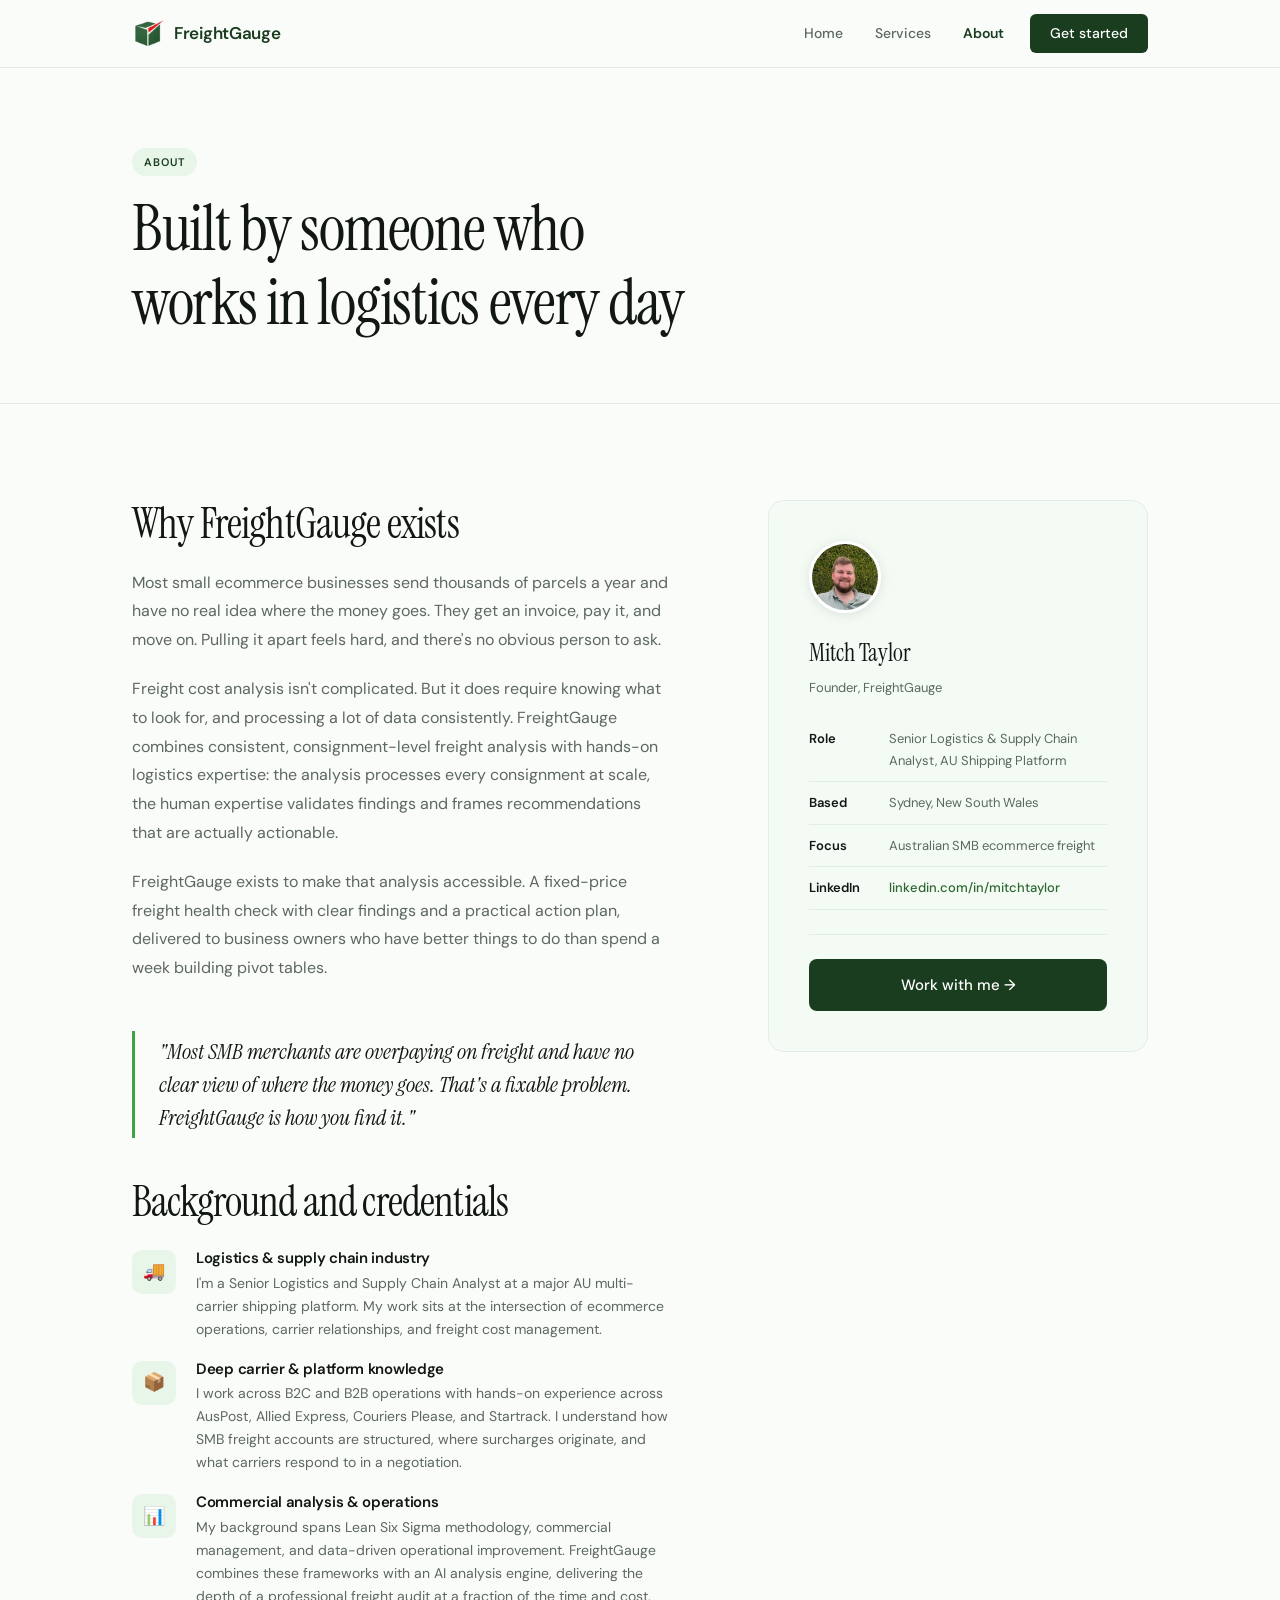
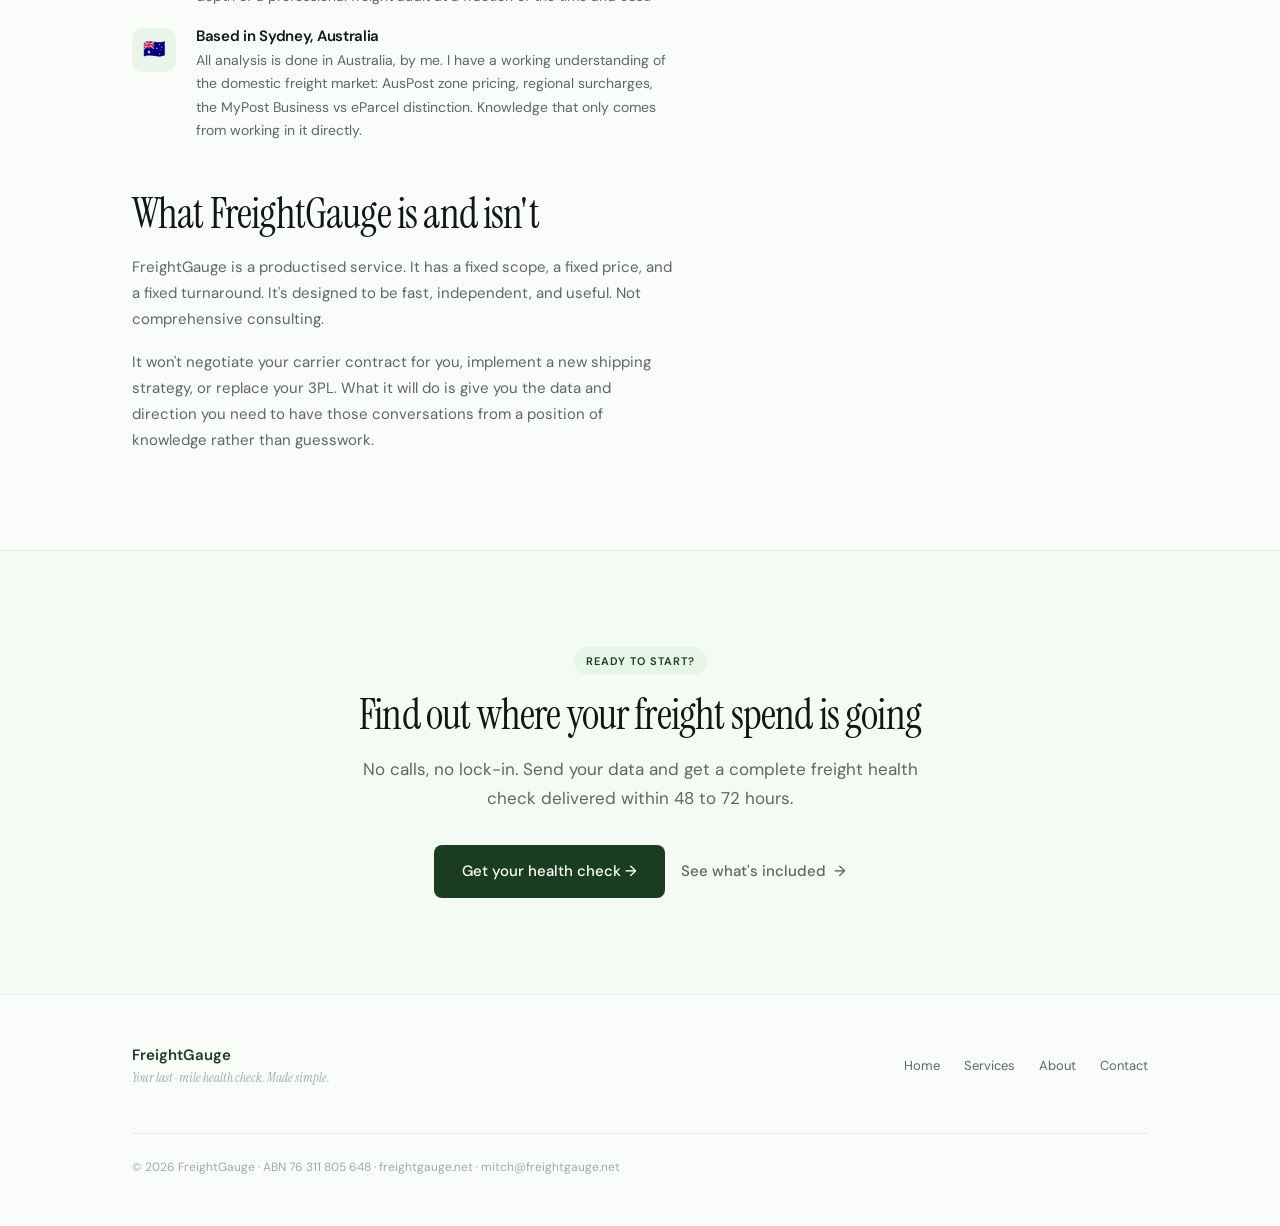
==== about.html @ 16a5b669 "Remove Shippit name references from about page" ====
<!DOCTYPE html>
<html lang="en-AU">
<head>
  <meta charset="UTF-8">
  <meta name="viewport" content="width=device-width, initial-scale=1.0">
  <title>About | FreightGauge</title>
  <meta name="description" content="FreightGauge was built by Mitch Taylor, a logistics and supply chain professional with deep experience in Australian ecommerce freight.">
  <link rel="icon" type="image/x-icon" href="favicon.ico">
  <link rel="icon" type="image/png" sizes="32x32" href="favicon-32.png">
  <link rel="icon" type="image/png" sizes="16x16" href="favicon-16.png">
  <link rel="apple-touch-icon" sizes="180x180" href="apple-touch-icon.png">
  <meta name="theme-color" content="#1a3d1f">
  <meta property="og:title" content="About | FreightGauge">
  <meta property="og:description" content="Built by Mitch Taylor, logistics and supply chain professional with deep Australian ecommerce freight expertise.">
  <meta property="og:url" content="https://www.freightgauge.net/about.html">
  <meta property="og:type" content="website">
  <link rel="stylesheet" href="style.css">
  <style>
    .about-layout {
      display: grid;
      grid-template-columns: 1fr 380px;
      gap: 96px;
      align-items: start;
    }
    .bio-card {
      background: var(--fg-xlight);
      border: 1px solid var(--border);
      border-radius: 16px;
      padding: 40px;
      position: sticky;
      top: calc(var(--nav-h) + 24px);
    }
    .bio-avatar {
      width: 72px; height: 72px;
      border-radius: 50%;
      background: var(--fg-light);
      border: 3px solid var(--white);
      box-shadow: 0 2px 12px rgba(0,0,0,0.1);
      margin-bottom: 20px;
      display: flex; align-items: center; justify-content: center;
      font-size: 28px;
    }
    .bio-name {
      font-family: 'Instrument Serif', serif;
      font-size: 24px;
      color: var(--ink);
      margin-bottom: 4px;
    }
    .bio-role {
      font-size: 13px;
      color: var(--ink-muted);
      margin-bottom: 20px;
    }
    .bio-detail {
      display: flex;
      align-items: flex-start;
      gap: 10px;
      font-size: 13px;
      color: var(--ink-muted);
      padding: 10px 0;
      border-bottom: 1px solid var(--border);
    }
    .bio-detail:last-child { border-bottom: none; }
    .bio-detail-label { font-weight: 600; color: var(--ink); min-width: 70px; }

    .credential-list {
      list-style: none;
      display: flex;
      flex-direction: column;
      gap: 20px;
    }
    .credential-item {
      display: flex;
      gap: 20px;
      align-items: flex-start;
    }
    .credential-icon {
      width: 44px; height: 44px;
      background: var(--fg-light);
      border-radius: 10px;
      display: flex; align-items: center; justify-content: center;
      font-size: 18px;
      flex-shrink: 0;
    }
    .credential-item h4 {
      font-family: 'DM Sans', sans-serif;
      font-weight: 600;
      font-size: 15px;
      margin-bottom: 4px;
    }
    .credential-item p { font-size: 14px; }

    .pull-quote {
      border-left: 3px solid var(--fg-acc);
      padding: 4px 0 4px 24px;
      margin: 40px 0;
    }
    .pull-quote p {
      font-family: 'Instrument Serif', serif;
      font-size: 22px;
      color: var(--ink);
      line-height: 1.5;
      font-style: italic;
    }

    @media (max-width: 768px) {
      .about-layout { grid-template-columns: 1fr; gap: 48px; }
      .bio-card { position: static; }
    }
  </style>
</head>
<body>

<nav class="nav">
  <div class="nav-inner">
    <a href="index.html" class="nav-brand">
      <img src="FreightGauge Logo.png" alt="FreightGauge" style="height:32px; width:auto; display:block;">
      FreightGauge
    </a>
    <div class="nav-links">
      <a href="index.html" class="nav-link">Home</a>
      <a href="services.html" class="nav-link">Services</a>
      <a href="about.html" class="nav-link active">About</a>
      <a href="contact.html" class="nav-cta nav-link">Get started</a>
    </div>
    <div class="nav-burger"><span></span><span></span><span></span></div>
  </div>
</nav>
<div class="mobile-nav">
  <a href="index.html">Home</a>
  <a href="services.html">Services</a>
  <a href="about.html">About</a>
  <a href="contact.html" class="nav-cta">Get started</a>
</div>

<div class="page">

  <div class="page-hero">
    <div class="container">
      <div class="label label-green fade-up" style="margin-bottom:16px;">About</div>
      <h1 class="fade-up fade-up-delay-1" style="max-width:580px;">Built by someone who works in logistics every day</h1>
    </div>
  </div>

  <section class="section">
    <div class="container">
      <div class="about-layout">

        <!-- LEFT: STORY -->
        <div>

          <div class="fade-up" style="margin-bottom:48px;">
            <h2 style="margin-bottom:20px;">Why FreightGauge exists</h2>
            <p style="font-size:16px; margin-bottom:20px; line-height:1.8;">Most small ecommerce businesses send thousands of parcels a year and have no real idea where the money goes. They get an invoice, pay it, and move on. Pulling it apart feels hard, and there's no obvious person to ask.</p>
            <p style="font-size:16px; margin-bottom:20px; line-height:1.8;">Freight cost analysis isn't complicated. But it does require knowing what to look for, and processing a lot of data consistently. FreightGauge combines consistent, consignment-level freight analysis with hands-on logistics expertise: the analysis processes every consignment at scale, the human expertise validates findings and frames recommendations that are actually actionable.</p>
            <p style="font-size:16px; line-height:1.8;">FreightGauge exists to make that analysis accessible. A fixed-price freight health check with clear findings and a practical action plan, delivered to business owners who have better things to do than spend a week building pivot tables.</p>
          </div>

          <div class="pull-quote fade-up">
            <p>"Most SMB merchants are overpaying on freight and have no clear view of where the money goes. That's a fixable problem. FreightGauge is how you find it."</p>
          </div>

          <div class="fade-up" style="margin-bottom:48px;">
            <h2 style="margin-bottom:24px;">Background and credentials</h2>
            <ul class="credential-list">
              <li class="credential-item">
                <div class="credential-icon">🚚</div>
                <div>
                  <h4>Logistics & supply chain industry</h4>
                  <p>I'm a Senior Logistics and Supply Chain Analyst at a major AU multi-carrier shipping platform. My work sits at the intersection of ecommerce operations, carrier relationships, and freight cost management.</p>
                </div>
              </li>
              <li class="credential-item">
                <div class="credential-icon">📦</div>
                <div>
                  <h4>Deep carrier & platform knowledge</h4>
                  <p>I work across B2C and B2B operations with hands-on experience across AusPost, Allied Express, Couriers Please, and Startrack. I understand how SMB freight accounts are structured, where surcharges originate, and what carriers respond to in a negotiation.</p>
                </div>
              </li>
              <li class="credential-item">
                <div class="credential-icon">📊</div>
                <div>
                  <h4>Commercial analysis & operations</h4>
                  <p>My background spans Lean Six Sigma methodology, commercial management, and data-driven operational improvement. FreightGauge combines these frameworks with an AI analysis engine, delivering the depth of a professional freight audit at a fraction of the time and cost.</p>
                </div>
              </li>
              <li class="credential-item">
                <div class="credential-icon">🇦🇺</div>
                <div>
                  <h4>Based in Sydney, Australia</h4>
                  <p>All analysis is done in Australia, by me. I have a working understanding of the domestic freight market: AusPost zone pricing, regional surcharges, the MyPost Business vs eParcel distinction. Knowledge that only comes from working in it directly.</p>
                </div>
              </li>
            </ul>
          </div>

          <div class="fade-up">
            <h2 style="margin-bottom:16px;">What FreightGauge is and isn't</h2>
            <p style="font-size:15px; margin-bottom:16px; line-height:1.75;">FreightGauge is a productised service. It has a fixed scope, a fixed price, and a fixed turnaround. It's designed to be fast, independent, and useful. Not comprehensive consulting.</p>
            <p style="font-size:15px; line-height:1.75;">It won't negotiate your carrier contract for you, implement a new shipping strategy, or replace your 3PL. What it will do is give you the data and direction you need to have those conversations from a position of knowledge rather than guesswork.</p>
          </div>

        </div>

        <!-- RIGHT: BIO CARD -->
        <div class="fade-up fade-up-delay-1">
          <div class="bio-card">
            <img src="Mitch.jpg" alt="Mitch Taylor" style="width:72px; height:72px; border-radius:50%; object-fit:cover; border:3px solid var(--white); box-shadow:0 2px 12px rgba(0,0,0,0.1); margin-bottom:20px; display:block;">
            <div class="bio-name">Mitch Taylor</div>
            <div class="bio-role">Founder, FreightGauge</div>
            <div class="bio-detail">
              <span class="bio-detail-label">Role</span>
              <span>Senior Logistics & Supply Chain Analyst, AU Shipping Platform</span>
            </div>
            <div class="bio-detail">
              <span class="bio-detail-label">Based</span>
              <span>Sydney, New South Wales</span>
            </div>
            <div class="bio-detail">
              <span class="bio-detail-label">Focus</span>
              <span>Australian SMB ecommerce freight</span>
            </div>
            <div class="bio-detail">
              <span class="bio-detail-label">LinkedIn</span>
              <span><a href="https://www.linkedin.com/in/mitch-taylor-aus/" target="_blank" style="color:var(--fg-mid); font-weight:500;">linkedin.com/in/mitchtaylor</a></span>
            </div>
            <div style="margin-top:24px; padding-top:24px; border-top:1px solid var(--border);">
              <a href="contact.html" class="btn btn-primary" style="width:100%; justify-content:center;">Work with me →</a>
            </div>
          </div>
        </div>

      </div>
    </div>
  </section>

</div>

<!-- FINAL CTA -->
<section class="section" style="background: var(--fg-xlight); border-top: 1px solid var(--border);">
  <div class="container" style="text-align:center; max-width:640px; margin:0 auto;">
    <div class="label label-green" style="margin-bottom:16px;">Ready to start?</div>
    <h2 style="margin-bottom:16px;">Find out where your freight spend is going</h2>
    <p style="font-size:17px; color:var(--ink-muted); margin-bottom:32px; line-height:1.7;">No calls, no lock-in. Send your data and get a complete freight health check delivered within 48 to 72 hours.</p>
    <div style="display:flex; gap:16px; justify-content:center; flex-wrap:wrap;">
      <a href="contact.html" class="btn btn-primary">Get your health check &rarr;</a>
      <a href="services.html" class="btn btn-ghost">See what's included</a>
    </div>
  </div>
</section>

<footer class="footer">
  <div class="footer-inner">
    <div>
      <div class="footer-brand">FreightGauge</div>
      <div class="footer-tagline">Your last-mile health check. Made simple.</div>
    </div>
    <div class="footer-links">
      <a href="index.html">Home</a>
      <a href="services.html">Services</a>
      <a href="about.html">About</a>
      <a href="contact.html">Contact</a>
    </div>
    <div class="footer-copy">© 2026 FreightGauge · ABN 76 311 805 648 · freightgauge.net · mitch@freightgauge.net</div>
  </div>
</footer>

<script src="main.js"></script>
    <!-- Start of HubSpot Embed Code -->
    <script type="text/javascript" id="hs-script-loader" async defer src="//js-api.hs-scripts.com/443225702.js"></script>
    <!-- End of HubSpot Embed Code -->
</body>
</html>
---- style.css ----
/* ═══════════════════════════════════════════════
   FreightGauge — Site Stylesheet
   Refined, minimal. en-AU.
═══════════════════════════════════════════════ */

@import url('https://fonts.googleapis.com/css2?family=Instrument+Serif:ital@0;1&family=DM+Sans:ital,opsz,wght@0,9..40,300;0,9..40,400;0,9..40,500;0,9..40,600;1,9..40,300&display=swap');

:root {
  --ink:        #111814;
  --ink-muted:  #5c6860;
  --ink-faint:  #9aada6;
  --fg-dark:    #1a3d1f;
  --fg-mid:     #2d6831;
  --fg-acc:     #43a047;
  --fg-light:   #e8f5e9;
  --fg-xlight:  #f4faf4;
  --red:        #b71c1c;
  --border:     #e4ece6;
  --bg:         #fafcfa;
  --white:      #ffffff;
  --radius:     10px;
  --max:        1080px;
  --nav-h:      68px;
}

*, *::before, *::after { box-sizing: border-box; margin: 0; padding: 0; }

html { scroll-behavior: smooth; }

body {
  font-family: 'DM Sans', sans-serif;
  background: var(--bg);
  color: var(--ink);
  font-size: 16px;
  line-height: 1.65;
  -webkit-font-smoothing: antialiased;
  min-height: 100vh;
}

/* ── TYPOGRAPHY ── */
h1, h2, h3, h4 {
  font-family: 'Instrument Serif', Georgia, serif;
  font-weight: 400;
  line-height: 1.15;
  letter-spacing: -0.02em;
  color: var(--ink);
}
h1 { font-size: clamp(38px, 5.5vw, 64px); }
h2 { font-size: clamp(28px, 3.5vw, 42px); }
h3 { font-size: clamp(20px, 2.2vw, 26px); }
h4 { font-size: 18px; }

p { color: var(--ink-muted); }
strong { color: var(--ink); font-weight: 600; }

a { color: inherit; text-decoration: none; }

/* ── NAV ── */
.nav {
  position: fixed;
  top: 0; left: 0; right: 0;
  height: var(--nav-h);
  background: rgba(250, 252, 250, 0.92);
  backdrop-filter: blur(12px);
  -webkit-backdrop-filter: blur(12px);
  border-bottom: 1px solid var(--border);
  z-index: 100;
  transition: box-shadow 0.2s;
}
.nav.scrolled { box-shadow: 0 2px 20px rgba(0,0,0,0.06); }
.nav-inner {
  max-width: var(--max);
  margin: 0 auto;
  padding: 0 32px;
  height: 100%;
  display: flex;
  align-items: center;
  justify-content: space-between;
}
.nav-brand {
  display: flex;
  align-items: center;
  gap: 10px;
  font-family: 'DM Sans', sans-serif;
  font-weight: 600;
  font-size: 17px;
  color: var(--fg-dark);
  letter-spacing: -0.3px;
}
.nav-brand-dot {
  width: 8px; height: 8px;
  background: var(--red);
  border-radius: 50%;
  flex-shrink: 0;
}
.nav-links {
  display: flex;
  align-items: center;
  gap: 4px;
}
.nav-link {
  padding: 7px 14px;
  font-size: 14px;
  font-weight: 500;
  color: var(--ink-muted);
  border-radius: 6px;
  transition: all 0.15s;
}
.nav-link:hover { color: var(--ink); background: var(--fg-xlight); }
.nav-link.active { color: var(--fg-dark); font-weight: 600; }
.nav-cta {
  padding: 8px 20px;
  background: var(--fg-dark);
  color: var(--white) !important;
  border-radius: 6px;
  font-size: 14px;
  font-weight: 500;
  transition: background 0.15s;
  margin-left: 8px;
}
.nav-cta:hover { background: var(--fg-mid) !important; }

/* Mobile nav toggle */
.nav-burger {
  display: none;
  flex-direction: column;
  gap: 5px;
  cursor: pointer;
  padding: 4px;
}
.nav-burger span {
  display: block;
  width: 22px; height: 2px;
  background: var(--ink);
  border-radius: 2px;
  transition: all 0.2s;
}
.mobile-nav {
  display: none;
  position: fixed;
  top: var(--nav-h);
  left: 0; right: 0;
  background: var(--white);
  border-bottom: 1px solid var(--border);
  padding: 16px 24px 24px;
  z-index: 99;
  flex-direction: column;
  gap: 4px;
}
.mobile-nav.open { display: flex; }
.mobile-nav a {
  padding: 12px 16px;
  font-size: 15px;
  font-weight: 500;
  color: var(--ink-muted);
  border-radius: 8px;
}
.mobile-nav a:hover { background: var(--fg-xlight); color: var(--fg-dark); }
.mobile-nav .nav-cta {
  margin-top: 8px;
  text-align: center;
  display: block;
  margin-left: 0;
}

/* ── PAGE WRAPPER ── */
.page { padding-top: var(--nav-h); }
.container {
  max-width: var(--max);
  margin: 0 auto;
  padding: 0 32px;
}

/* ── BUTTONS ── */
.btn {
  display: inline-flex;
  align-items: center;
  gap: 8px;
  padding: 14px 28px;
  border-radius: 8px;
  font-size: 15px;
  font-weight: 500;
  cursor: pointer;
  border: none;
  transition: all 0.15s;
  font-family: 'DM Sans', sans-serif;
  text-decoration: none;
}
.btn-primary {
  background: var(--fg-dark);
  color: white;
}
.btn-primary:hover { background: var(--fg-mid); transform: translateY(-1px); box-shadow: 0 4px 16px rgba(26,61,31,0.25); }
.btn-outline {
  background: transparent;
  color: var(--fg-dark);
  border: 1.5px solid var(--fg-dark);
}
.btn-outline:hover { background: var(--fg-xlight); }
.btn-ghost {
  background: transparent;
  color: var(--ink-muted);
  padding: 14px 0;
}
.btn-ghost:hover { color: var(--ink); }
.btn-ghost::after { content: ' →'; }

/* ── LABELS / TAGS ── */
.label {
  display: inline-flex;
  align-items: center;
  gap: 6px;
  font-size: 11px;
  font-weight: 600;
  letter-spacing: 1px;
  text-transform: uppercase;
  padding: 5px 12px;
  border-radius: 20px;
}
.label-green { background: var(--fg-light); color: var(--fg-dark); }
.label-red   { background: #fce8e8; color: var(--red); }
.label-muted { background: #f0f0f0; color: var(--ink-muted); }

/* ── DIVIDER ── */
.divider {
  height: 1px;
  background: var(--border);
  margin: 0;
}

/* ── SECTION SPACING ── */
.section { padding: 96px 0; }
.section-sm { padding: 64px 0; }
.section-lg { padding: 128px 0; }

/* ── FOOTER ── */
.footer {
  border-top: 1px solid var(--border);
  padding: 48px 0;
  margin-top: 0;
}
.footer-inner {
  max-width: var(--max);
  margin: 0 auto;
  padding: 0 32px;
  display: flex;
  align-items: center;
  justify-content: space-between;
  flex-wrap: wrap;
  gap: 20px;
}
.footer-brand {
  font-weight: 600;
  font-size: 15px;
  color: var(--fg-dark);
}
.footer-tagline {
  font-size: 13px;
  color: var(--ink-faint);
  font-style: italic;
  font-family: 'Instrument Serif', serif;
}
.footer-links {
  display: flex;
  gap: 24px;
}
.footer-links a {
  font-size: 13px;
  color: var(--ink-muted);
  transition: color 0.15s;
}
.footer-links a:hover { color: var(--fg-dark); }
.footer-copy {
  font-size: 12px;
  color: var(--ink-faint);
  width: 100%;
  margin-top: 24px;
  padding-top: 24px;
  border-top: 1px solid var(--border);
}

/* ── CARDS ── */
.card {
  background: var(--white);
  border: 1px solid var(--border);
  border-radius: var(--radius);
  padding: 32px;
  transition: box-shadow 0.2s, transform 0.2s;
}
.card:hover { box-shadow: 0 8px 32px rgba(0,0,0,0.07); transform: translateY(-2px); }

/* ── GRID ── */
.grid-2 { display: grid; grid-template-columns: 1fr 1fr; gap: 24px; }
.grid-3 { display: grid; grid-template-columns: repeat(3, 1fr); gap: 24px; }

/* ── PAGE HERO ── */
.page-hero {
  padding: 80px 0 64px;
  border-bottom: 1px solid var(--border);
}

/* ── ANIMATIONS ── */
.fade-up {
  opacity: 0;
  transform: translateY(24px);
  transition: opacity 0.6s ease, transform 0.6s ease;
}
.fade-up.visible {
  opacity: 1;
  transform: translateY(0);
}
.fade-up-delay-1 { transition-delay: 0.1s; }
.fade-up-delay-2 { transition-delay: 0.2s; }
.fade-up-delay-3 { transition-delay: 0.3s; }


/* ── CHECK LIST (contact page qualifying list) ── */
.check-list {
  list-style: disc;
  padding-left: 22px;
  display: flex;
  flex-direction: column;
  gap: 8px;
}
.check-list li {
  font-size: 14px;
  color: var(--ink-muted);
  line-height: 1.6;
}

/* ── RESPONSIVE ── */
@media (max-width: 768px) {
  .nav-links { display: none; }
  .nav-burger { display: flex; }
  .container { padding: 0 20px; }
  .grid-2, .grid-3 { grid-template-columns: 1fr; }
  .section { padding: 64px 0; }
  .page-hero { padding: 56px 0 40px; }
  .footer-inner { flex-direction: column; gap: 12px; }
  .footer-links { flex-wrap: wrap; gap: 16px; }
}

@media (max-width: 480px) {
  .section { padding: 48px 0; }
  .container { padding: 0 16px; }
  .btn { font-size: 14px; padding: 12px 22px; }
}
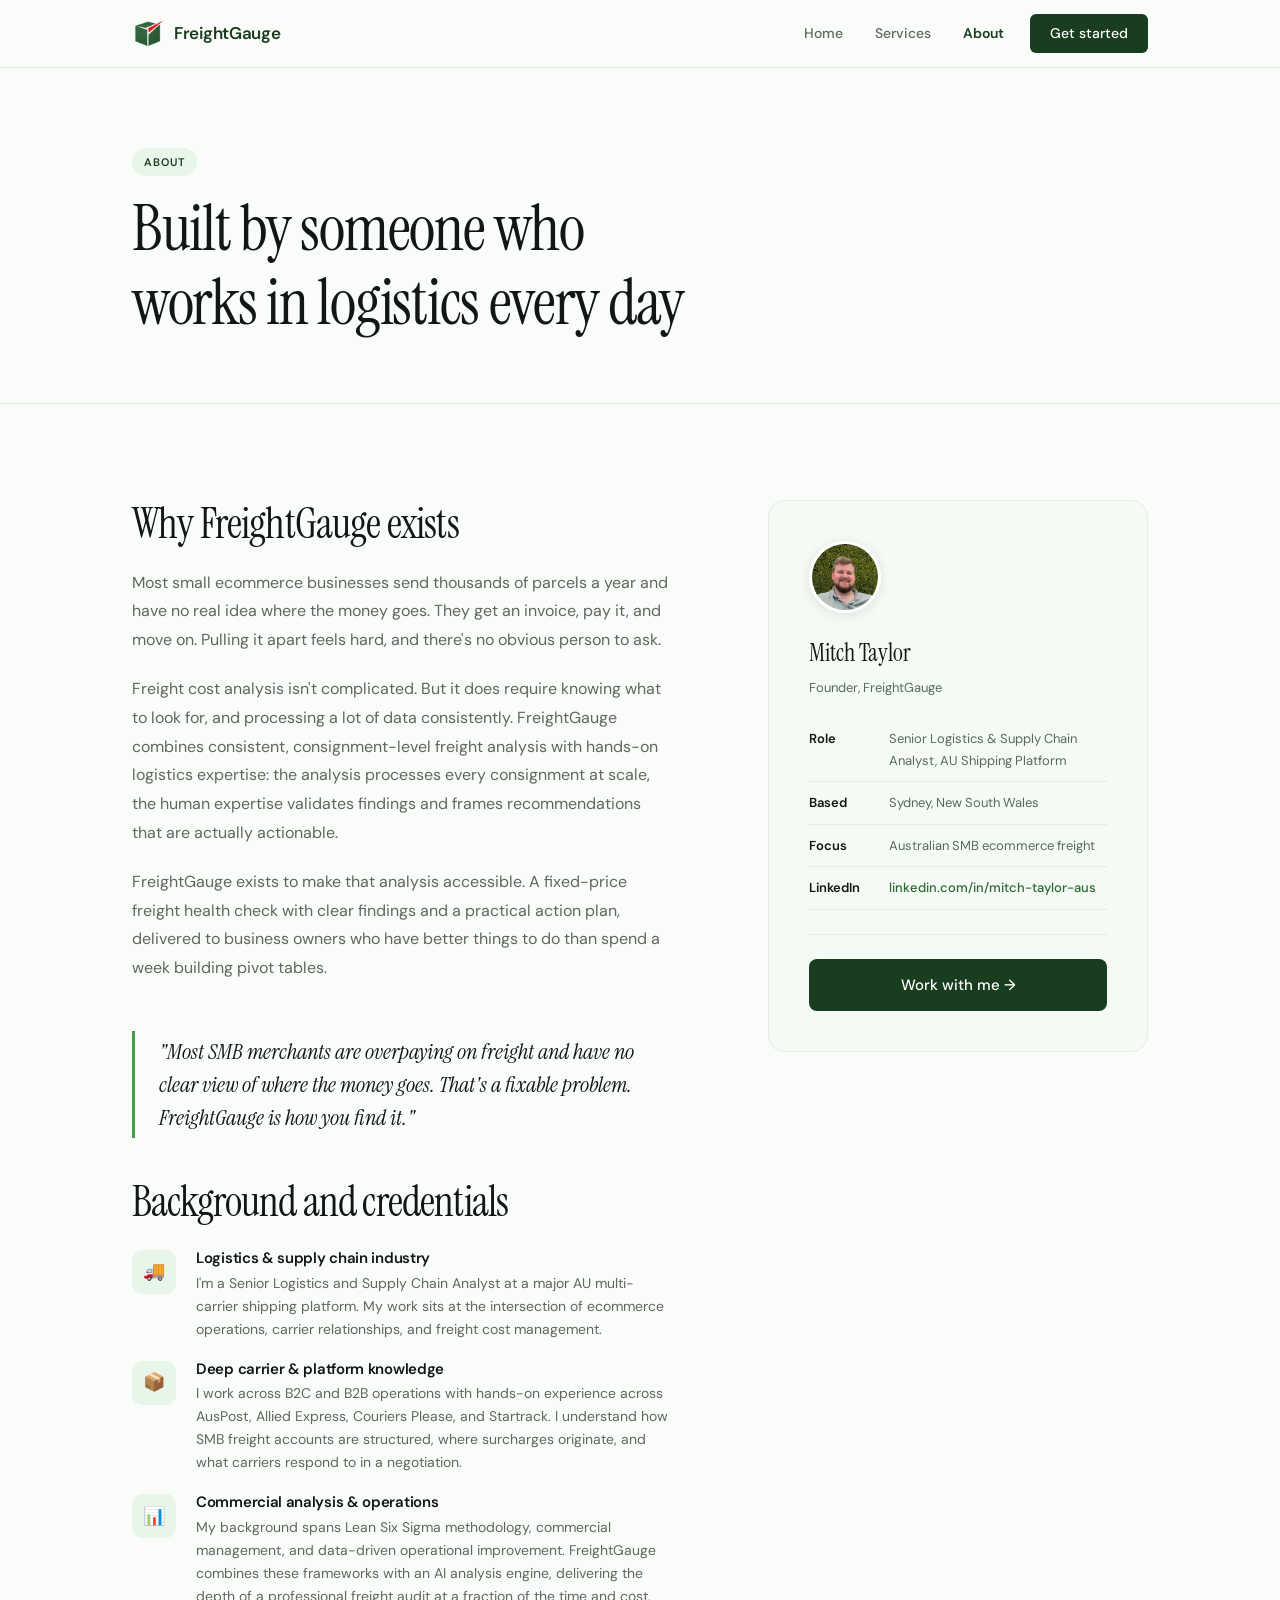
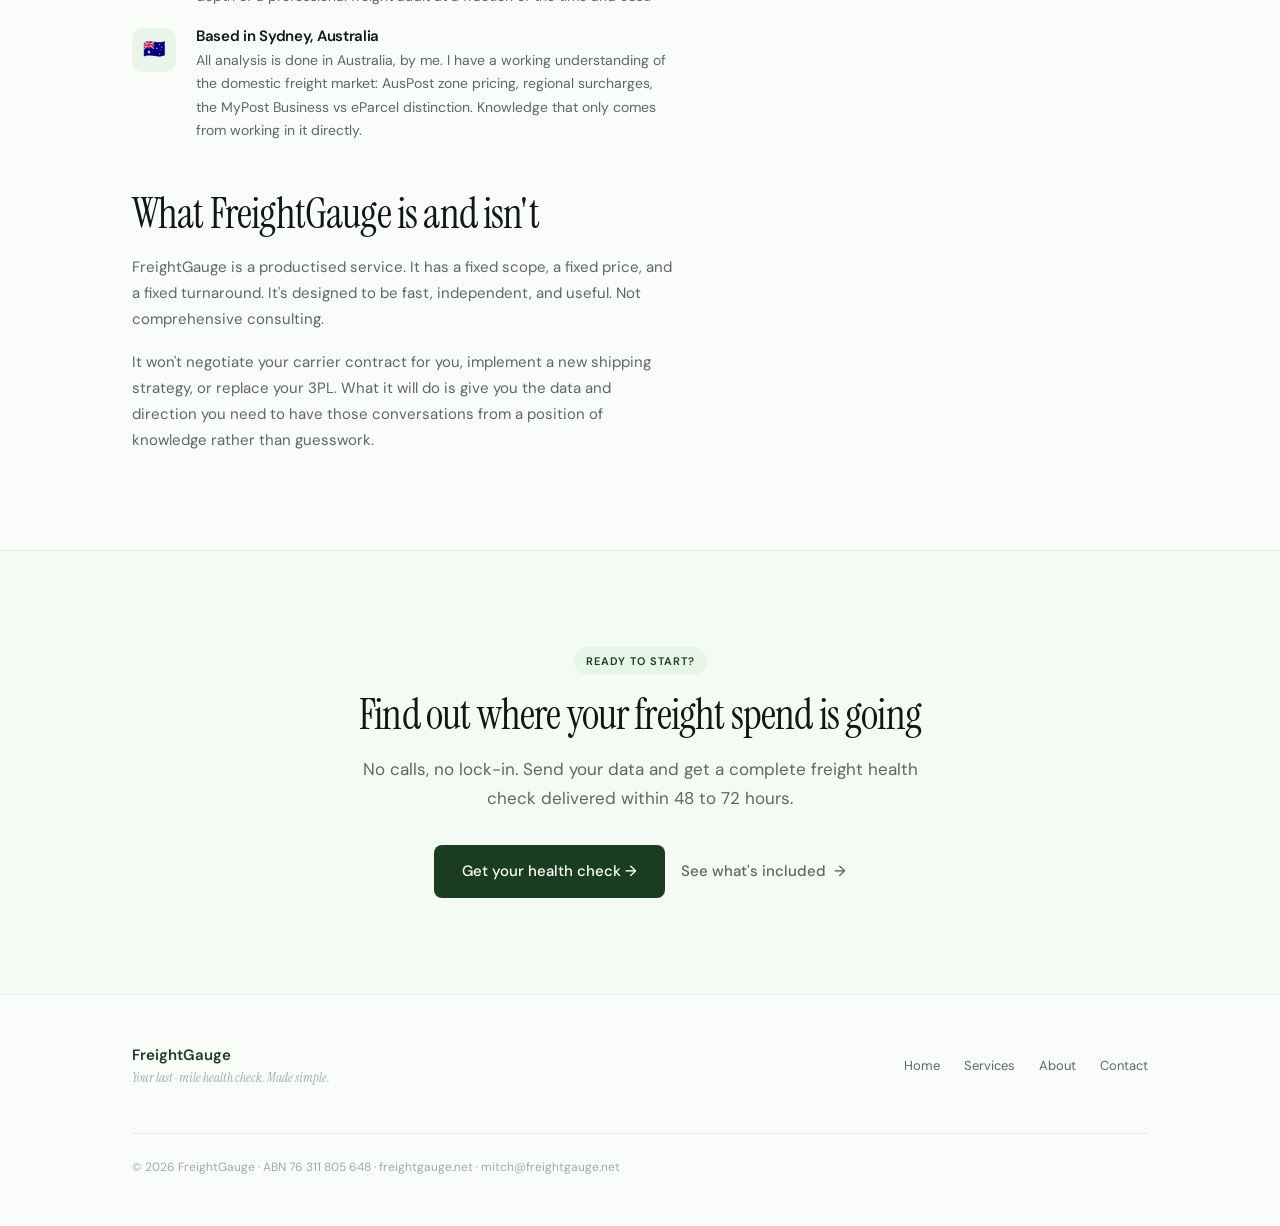
==== commit 672677ae: "Fix 3 bugs: duplicate GST sentence, LinkedIn URL mismatch, OG image space encoding" ====
--- a/about.html
+++ b/about.html
@@ -114,7 +114,7 @@
 <nav class="nav">
   <div class="nav-inner">
     <a href="index.html" class="nav-brand">
-      <img src="FreightGauge Logo.png" alt="FreightGauge" style="height:32px; width:auto; display:block;">
+      <img src="FreightGauge%20Logo.png" alt="FreightGauge" style="height:32px; width:auto; display:block;">
       FreightGauge
     </a>
     <div class="nav-links">
@@ -222,7 +222,7 @@
             </div>
             <div class="bio-detail">
               <span class="bio-detail-label">LinkedIn</span>
-              <span><a href="https://www.linkedin.com/in/mitch-taylor-aus/" target="_blank" style="color:var(--fg-mid); font-weight:500;">linkedin.com/in/mitchtaylor</a></span>
+              <span><a href="https://www.linkedin.com/in/mitch-taylor-aus/" target="_blank" style="color:var(--fg-mid); font-weight:500;">linkedin.com/in/mitch-taylor-aus</a></span>
             </div>
             <div style="margin-top:24px; padding-top:24px; border-top:1px solid var(--border);">
               <a href="contact.html" class="btn btn-primary" style="width:100%; justify-content:center;">Work with me →</a>
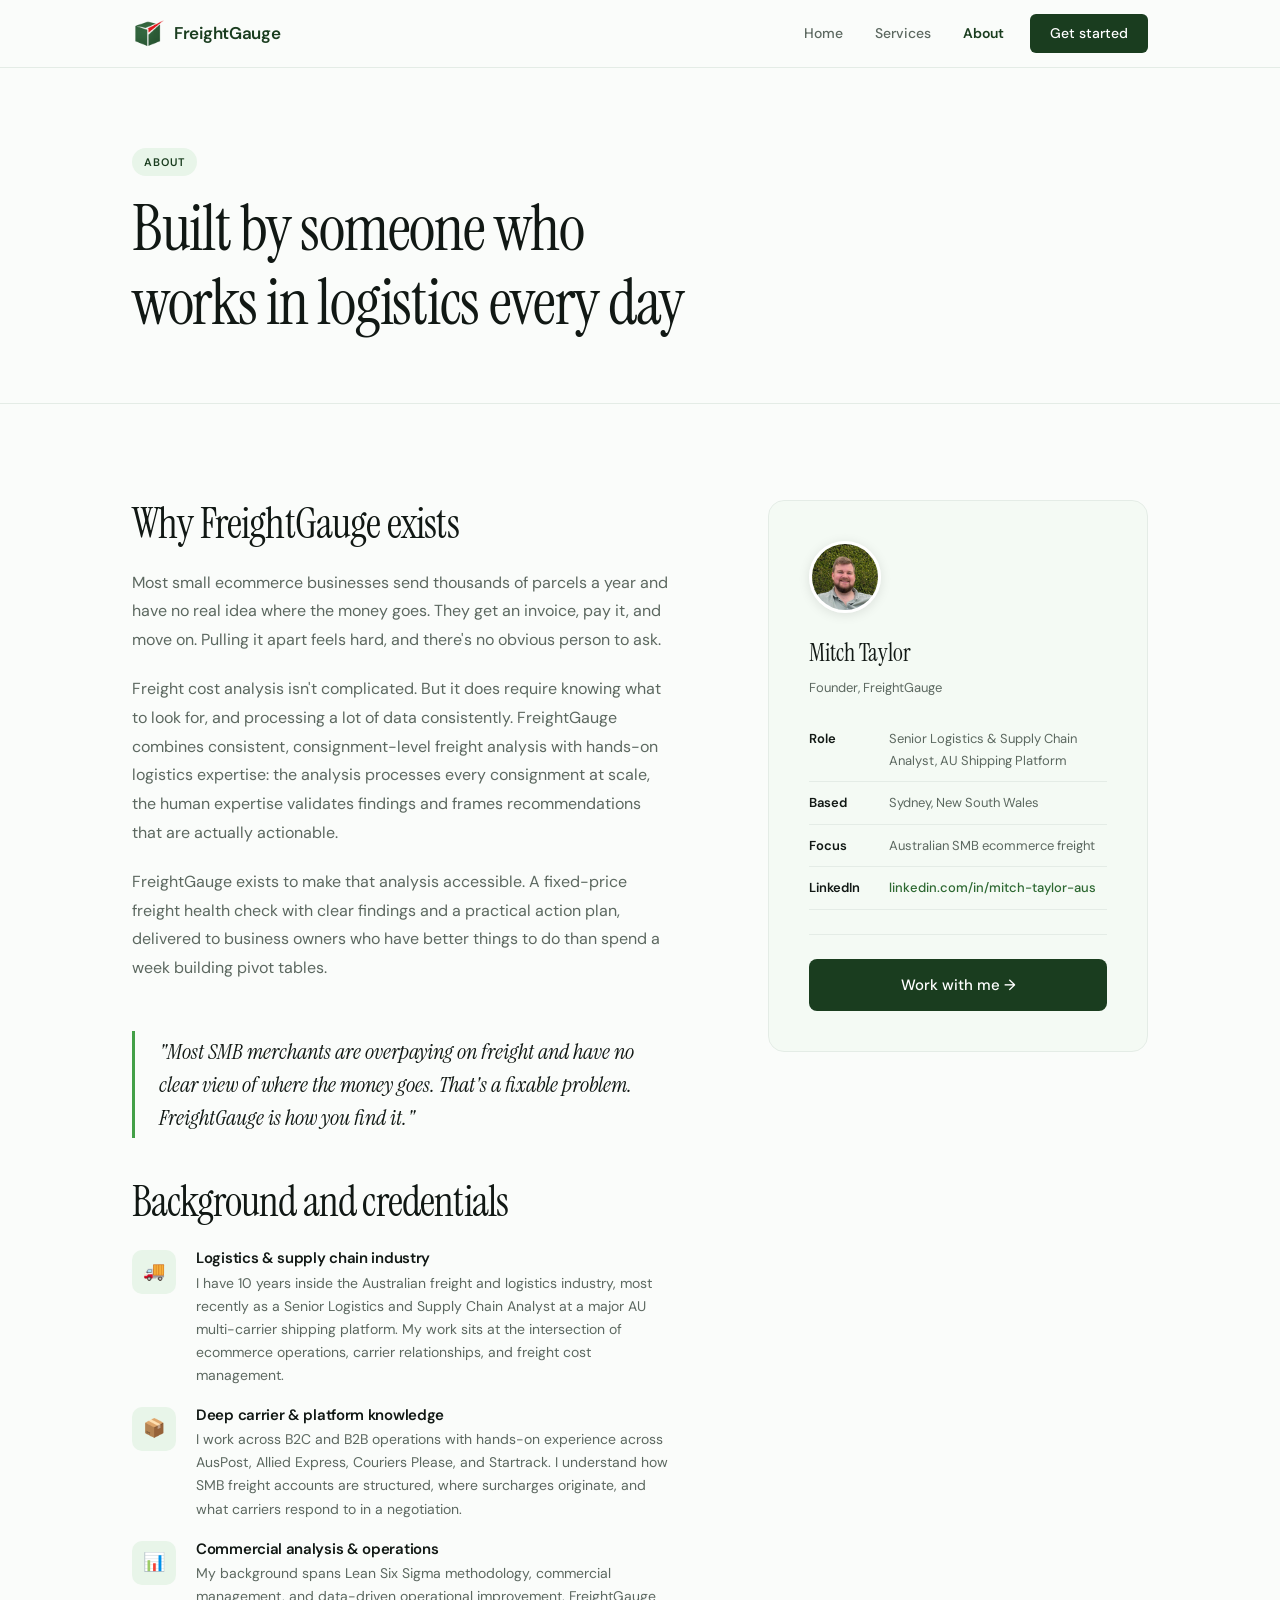
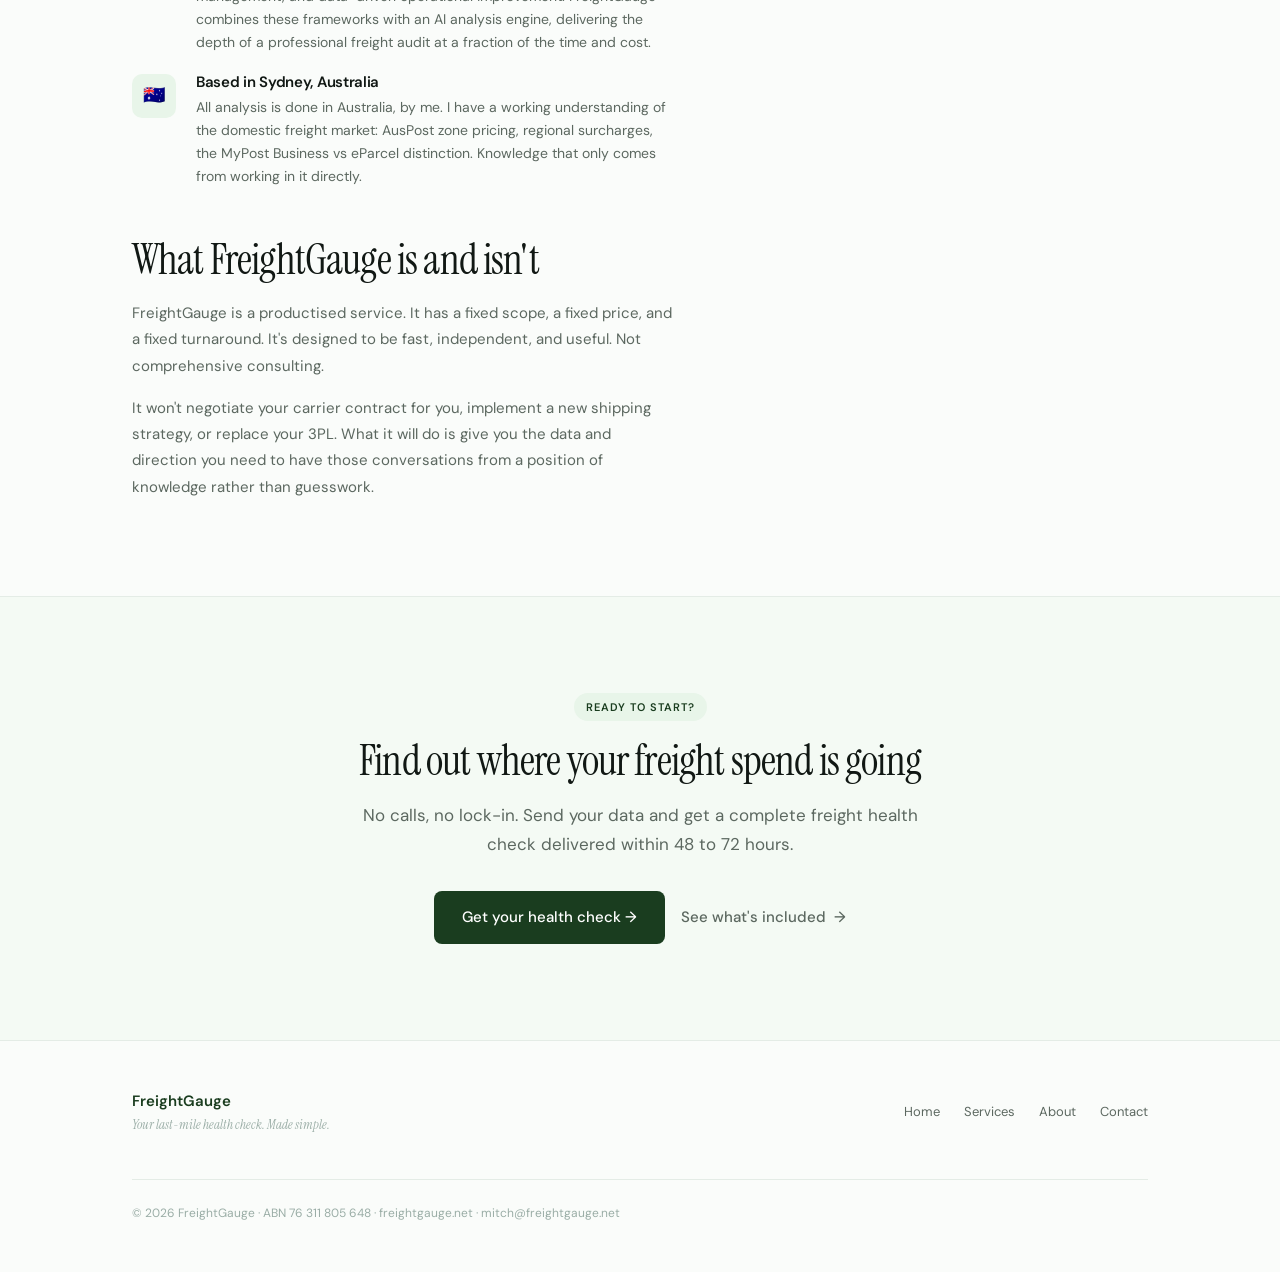
==== commit 9891057f: "Copy fixes: trust bar, problem framing, how-it-works positioning, 10yr credential, contact step 4, a" ====
--- a/about.html
+++ b/about.html
@@ -167,7 +167,7 @@
                 <div class="credential-icon">🚚</div>
                 <div>
                   <h4>Logistics & supply chain industry</h4>
-                  <p>I'm a Senior Logistics and Supply Chain Analyst at a major AU multi-carrier shipping platform. My work sits at the intersection of ecommerce operations, carrier relationships, and freight cost management.</p>
+                  <p>I have 10 years inside the Australian freight and logistics industry, most recently as a Senior Logistics and Supply Chain Analyst at a major AU multi-carrier shipping platform. My work sits at the intersection of ecommerce operations, carrier relationships, and freight cost management.</p>
                 </div>
               </li>
               <li class="credential-item">
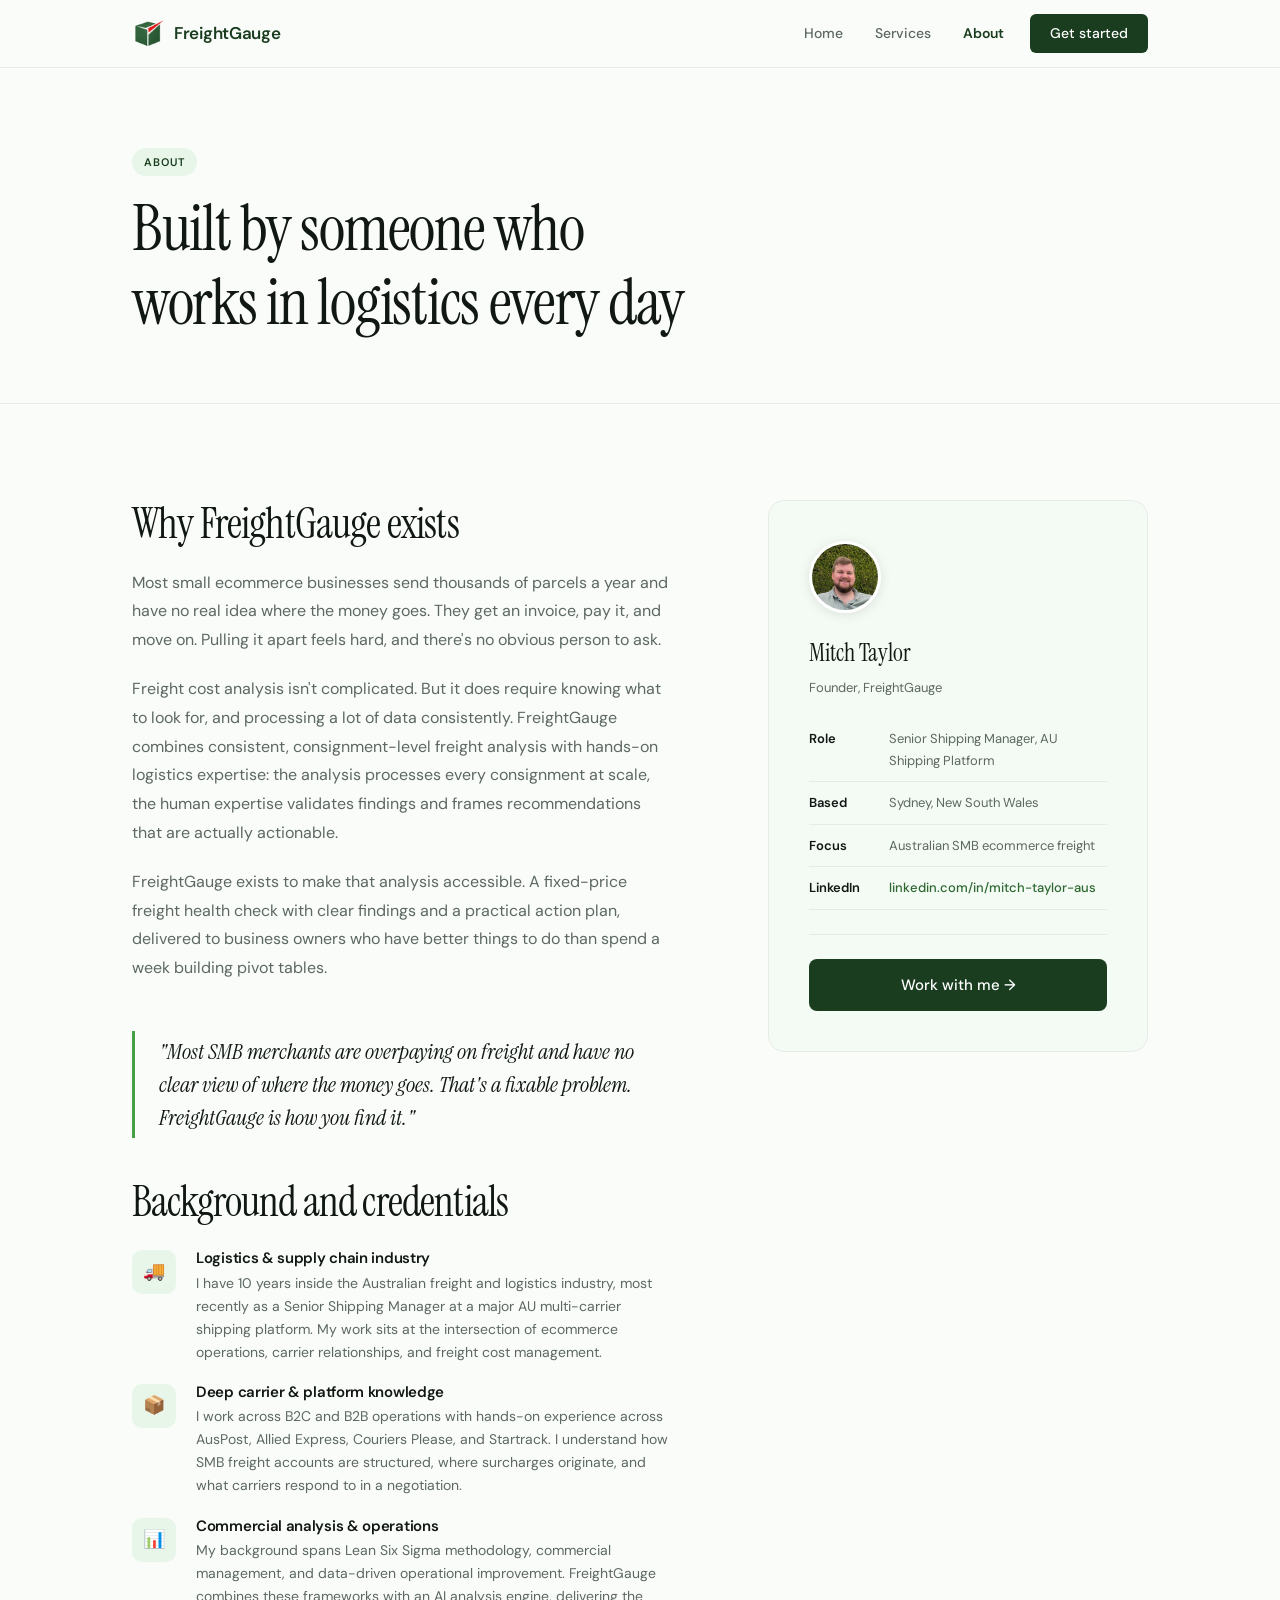
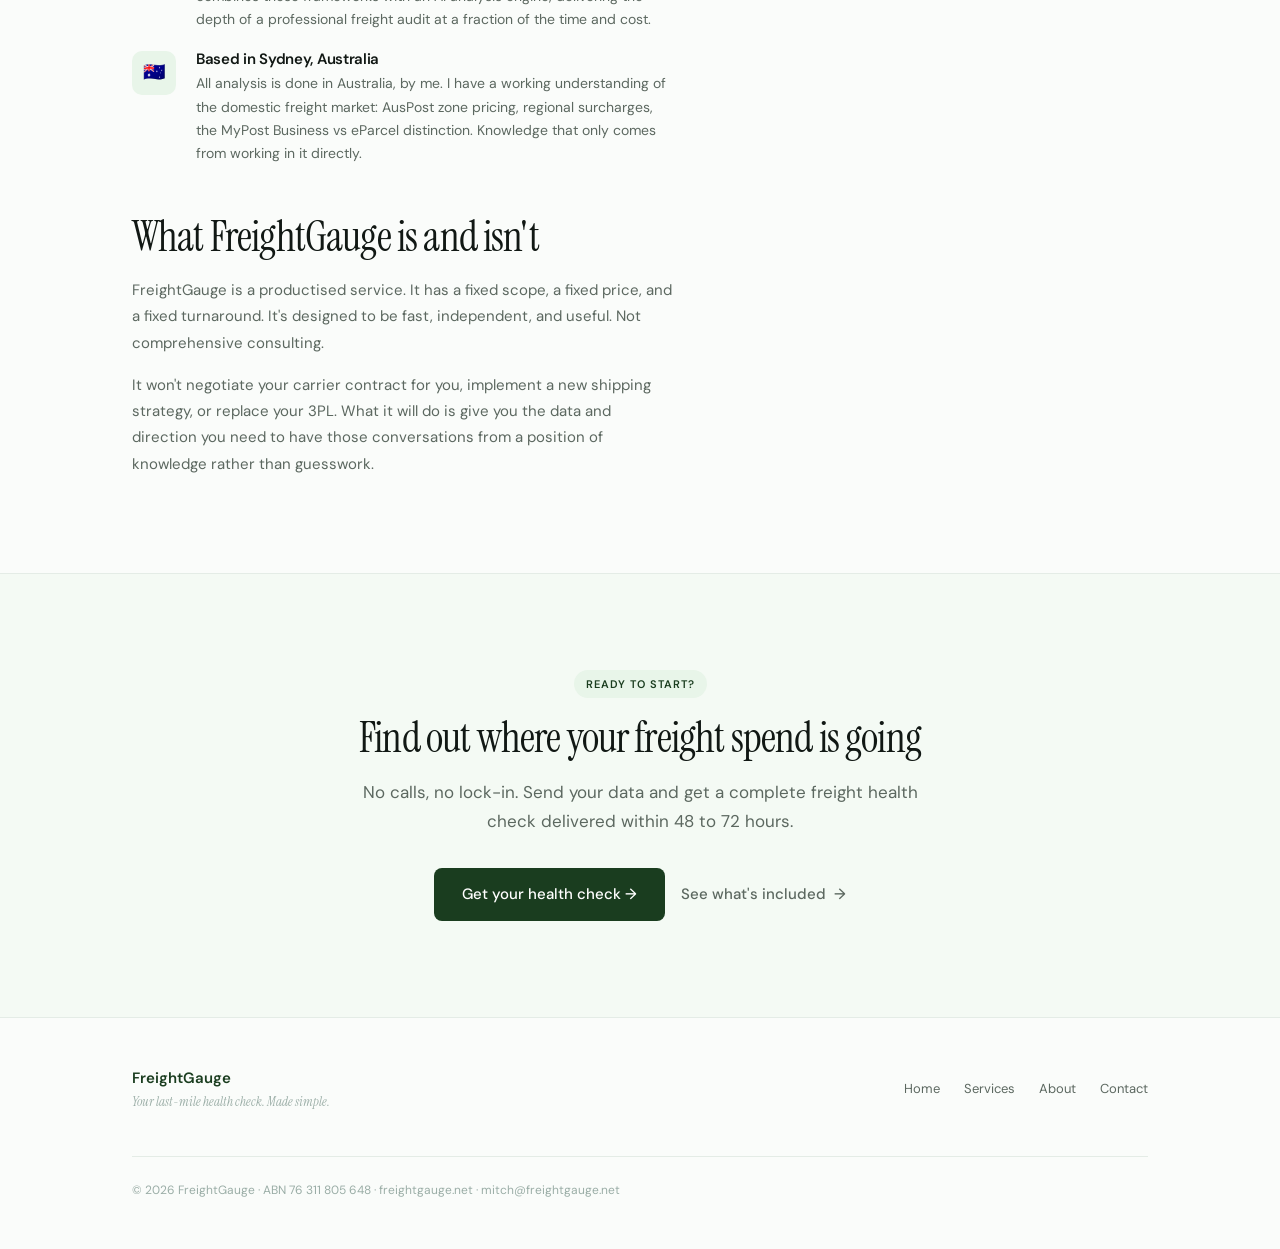
==== commit 8be28e4c: "Fix fade-up visibility (DOMContentLoaded + rAF fallback), title to Senior Shipping Manager" ====
--- a/about.html
+++ b/about.html
@@ -167,7 +167,7 @@
                 <div class="credential-icon">🚚</div>
                 <div>
                   <h4>Logistics & supply chain industry</h4>
-                  <p>I have 10 years inside the Australian freight and logistics industry, most recently as a Senior Logistics and Supply Chain Analyst at a major AU multi-carrier shipping platform. My work sits at the intersection of ecommerce operations, carrier relationships, and freight cost management.</p>
+                  <p>I have 10 years inside the Australian freight and logistics industry, most recently as a Senior Shipping Manager at a major AU multi-carrier shipping platform. My work sits at the intersection of ecommerce operations, carrier relationships, and freight cost management.</p>
                 </div>
               </li>
               <li class="credential-item">
@@ -210,7 +210,7 @@
             <div class="bio-role">Founder, FreightGauge</div>
             <div class="bio-detail">
               <span class="bio-detail-label">Role</span>
-              <span>Senior Logistics & Supply Chain Analyst, AU Shipping Platform</span>
+              <span>Senior Shipping Manager, AU Shipping Platform</span>
             </div>
             <div class="bio-detail">
               <span class="bio-detail-label">Based</span>
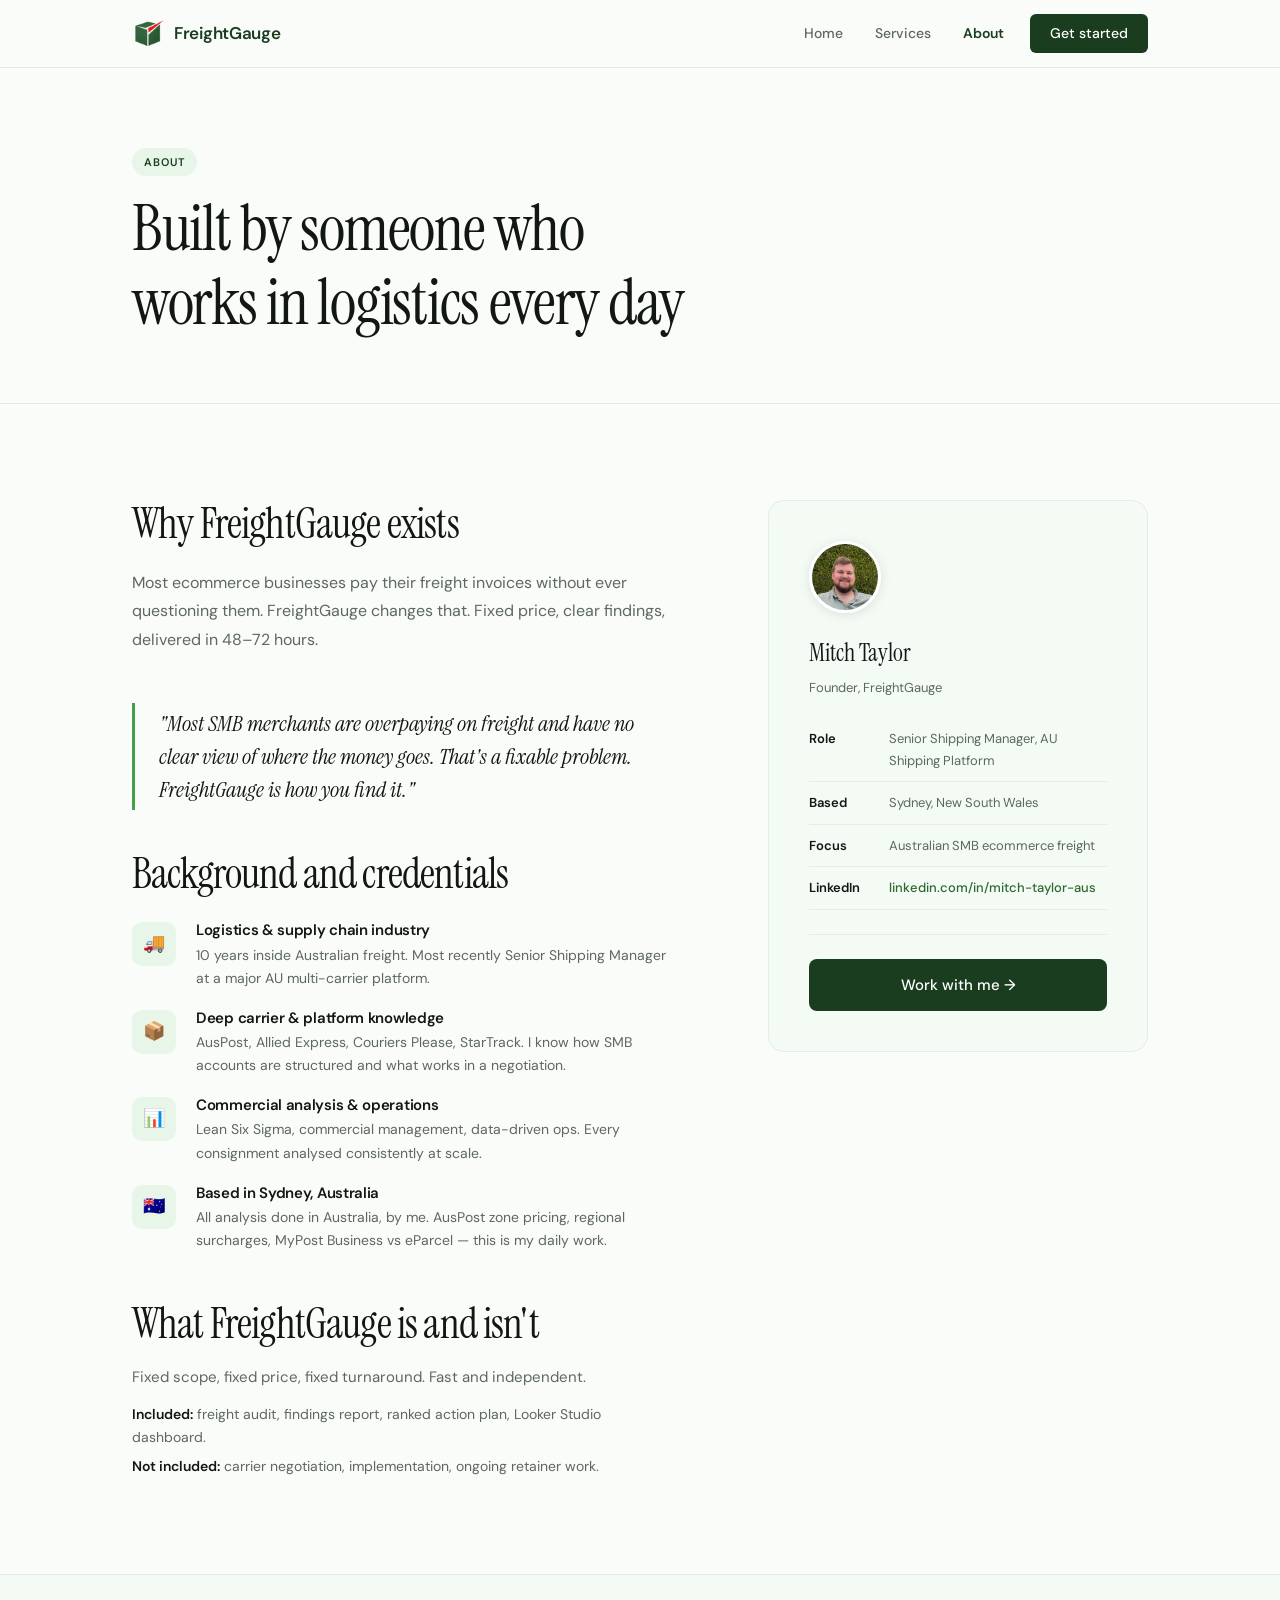
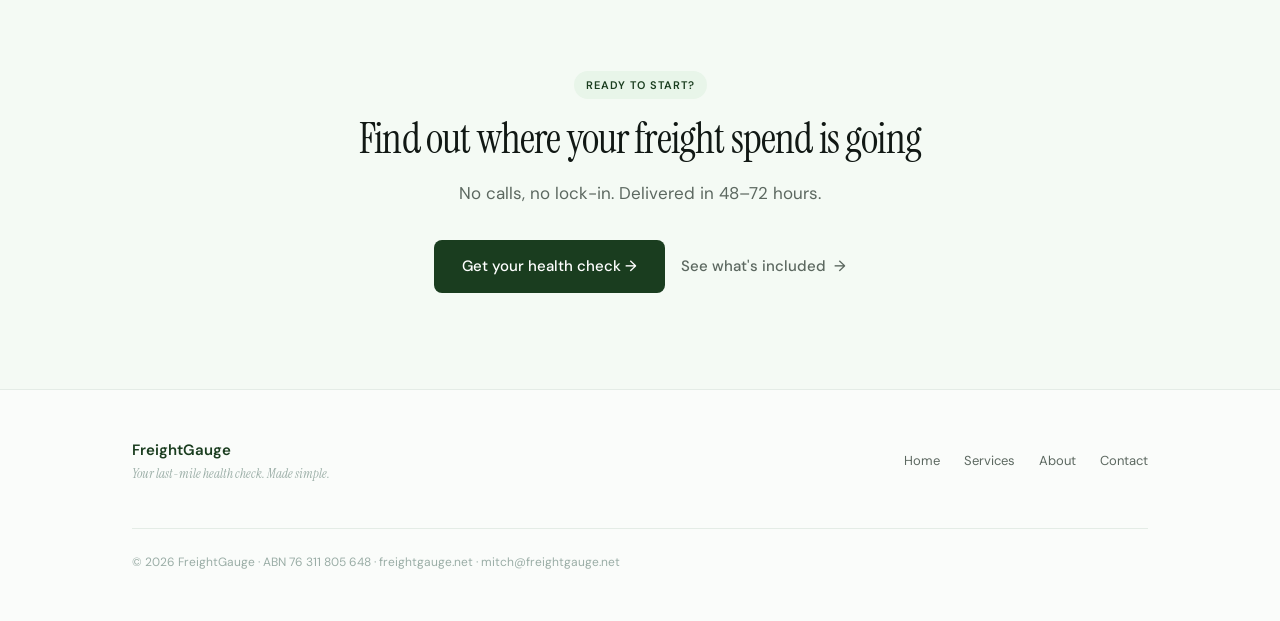
==== commit 934af2b7: "Cut site copy — strip wordiness across all 4 pages, bullets over paragraphs" ====
--- a/about.html
+++ b/about.html
@@ -151,9 +151,7 @@
 
           <div class="fade-up" style="margin-bottom:48px;">
             <h2 style="margin-bottom:20px;">Why FreightGauge exists</h2>
-            <p style="font-size:16px; margin-bottom:20px; line-height:1.8;">Most small ecommerce businesses send thousands of parcels a year and have no real idea where the money goes. They get an invoice, pay it, and move on. Pulling it apart feels hard, and there's no obvious person to ask.</p>
-            <p style="font-size:16px; margin-bottom:20px; line-height:1.8;">Freight cost analysis isn't complicated. But it does require knowing what to look for, and processing a lot of data consistently. FreightGauge combines consistent, consignment-level freight analysis with hands-on logistics expertise: the analysis processes every consignment at scale, the human expertise validates findings and frames recommendations that are actually actionable.</p>
-            <p style="font-size:16px; line-height:1.8;">FreightGauge exists to make that analysis accessible. A fixed-price freight health check with clear findings and a practical action plan, delivered to business owners who have better things to do than spend a week building pivot tables.</p>
+            <p style="font-size:16px; line-height:1.8;">Most ecommerce businesses pay their freight invoices without ever questioning them. FreightGauge changes that. Fixed price, clear findings, delivered in 48–72 hours.</p>
           </div>
 
           <div class="pull-quote fade-up">
@@ -167,28 +165,28 @@
                 <div class="credential-icon">🚚</div>
                 <div>
                   <h4>Logistics & supply chain industry</h4>
-                  <p>I have 10 years inside the Australian freight and logistics industry, most recently as a Senior Shipping Manager at a major AU multi-carrier shipping platform. My work sits at the intersection of ecommerce operations, carrier relationships, and freight cost management.</p>
+                  <p>10 years inside Australian freight. Most recently Senior Shipping Manager at a major AU multi-carrier platform.</p>
                 </div>
               </li>
               <li class="credential-item">
                 <div class="credential-icon">📦</div>
                 <div>
                   <h4>Deep carrier & platform knowledge</h4>
-                  <p>I work across B2C and B2B operations with hands-on experience across AusPost, Allied Express, Couriers Please, and Startrack. I understand how SMB freight accounts are structured, where surcharges originate, and what carriers respond to in a negotiation.</p>
+                  <p>AusPost, Allied Express, Couriers Please, StarTrack. I know how SMB accounts are structured and what works in a negotiation.</p>
                 </div>
               </li>
               <li class="credential-item">
                 <div class="credential-icon">📊</div>
                 <div>
                   <h4>Commercial analysis & operations</h4>
-                  <p>My background spans Lean Six Sigma methodology, commercial management, and data-driven operational improvement. FreightGauge combines these frameworks with an AI analysis engine, delivering the depth of a professional freight audit at a fraction of the time and cost.</p>
+                  <p>Lean Six Sigma, commercial management, data-driven ops. Every consignment analysed consistently at scale.</p>
                 </div>
               </li>
               <li class="credential-item">
                 <div class="credential-icon">🇦🇺</div>
                 <div>
                   <h4>Based in Sydney, Australia</h4>
-                  <p>All analysis is done in Australia, by me. I have a working understanding of the domestic freight market: AusPost zone pricing, regional surcharges, the MyPost Business vs eParcel distinction. Knowledge that only comes from working in it directly.</p>
+                  <p>All analysis done in Australia, by me. AusPost zone pricing, regional surcharges, MyPost Business vs eParcel — this is my daily work.</p>
                 </div>
               </li>
             </ul>
@@ -196,8 +194,9 @@
 
           <div class="fade-up">
             <h2 style="margin-bottom:16px;">What FreightGauge is and isn't</h2>
-            <p style="font-size:15px; margin-bottom:16px; line-height:1.75;">FreightGauge is a productised service. It has a fixed scope, a fixed price, and a fixed turnaround. It's designed to be fast, independent, and useful. Not comprehensive consulting.</p>
-            <p style="font-size:15px; line-height:1.75;">It won't negotiate your carrier contract for you, implement a new shipping strategy, or replace your 3PL. What it will do is give you the data and direction you need to have those conversations from a position of knowledge rather than guesswork.</p>
+            <p style="font-size:15px; margin-bottom:12px; line-height:1.75;">Fixed scope, fixed price, fixed turnaround. Fast and independent.</p>
+            <p style="font-size:14px; color:var(--ink-muted); margin-bottom:6px;"><strong>Included:</strong> freight audit, findings report, ranked action plan, Looker Studio dashboard.</p>
+            <p style="font-size:14px; color:var(--ink-muted);"><strong>Not included:</strong> carrier negotiation, implementation, ongoing retainer work.</p>
           </div>
 
         </div>
@@ -241,7 +240,7 @@
   <div class="container" style="text-align:center; max-width:640px; margin:0 auto;">
     <div class="label label-green" style="margin-bottom:16px;">Ready to start?</div>
     <h2 style="margin-bottom:16px;">Find out where your freight spend is going</h2>
-    <p style="font-size:17px; color:var(--ink-muted); margin-bottom:32px; line-height:1.7;">No calls, no lock-in. Send your data and get a complete freight health check delivered within 48 to 72 hours.</p>
+    <p style="font-size:17px; color:var(--ink-muted); margin-bottom:32px; line-height:1.7;">No calls, no lock-in. Delivered in 48–72 hours.</p>
     <div style="display:flex; gap:16px; justify-content:center; flex-wrap:wrap;">
       <a href="contact.html" class="btn btn-primary">Get your health check &rarr;</a>
       <a href="services.html" class="btn btn-ghost">See what's included</a>
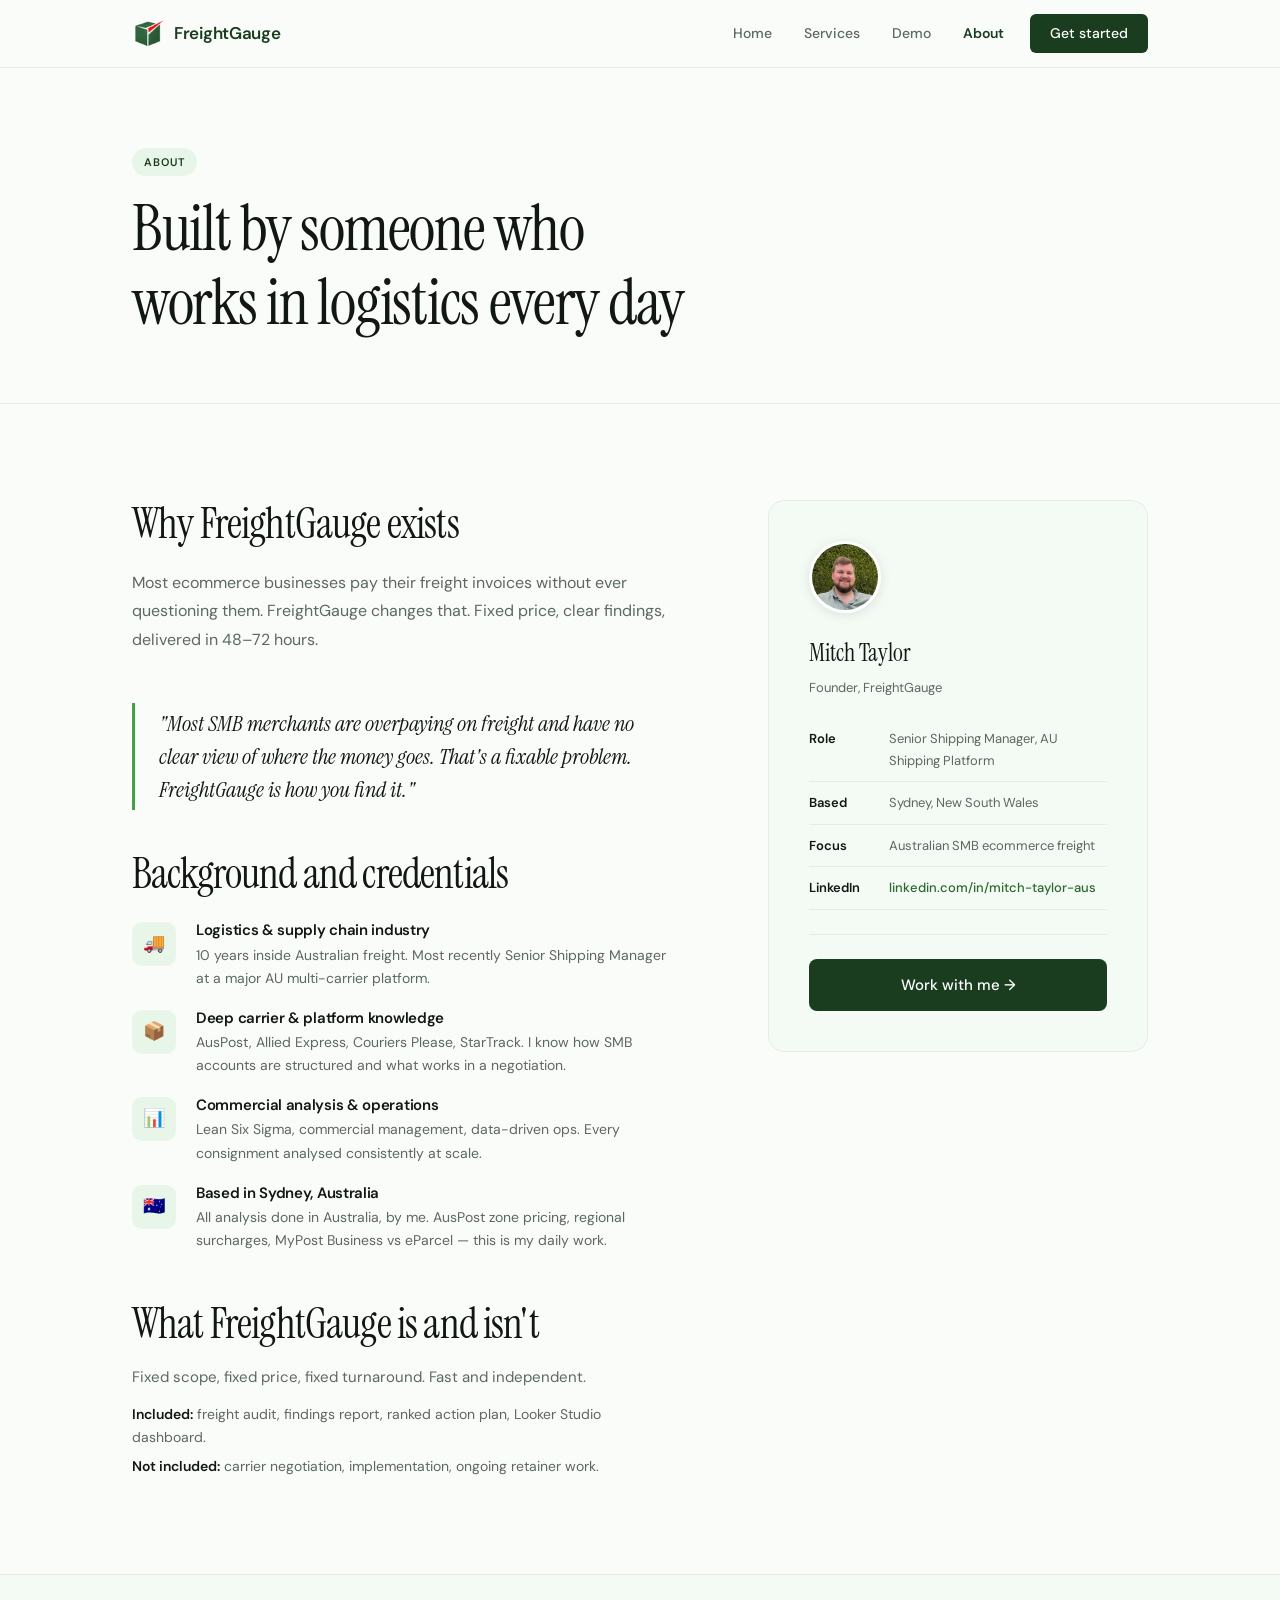
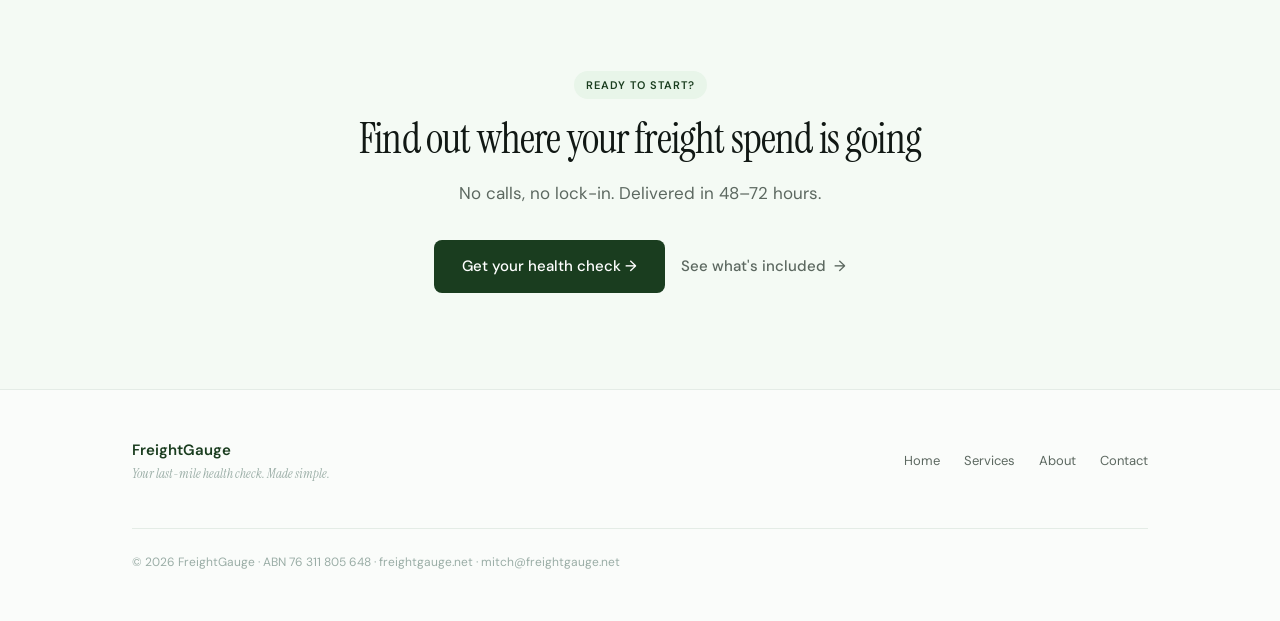
==== commit bdb26002: "Demo V2: Aramex carrier, bold expand buttons, services demo hero, nav Demo link, trust bar fix, no P" ====
--- a/about.html
+++ b/about.html
@@ -120,6 +120,7 @@
     <div class="nav-links">
       <a href="index.html" class="nav-link">Home</a>
       <a href="services.html" class="nav-link">Services</a>
+      <a href="demo.html" class="nav-link">Demo</a>
       <a href="about.html" class="nav-link active">About</a>
       <a href="contact.html" class="nav-cta nav-link">Get started</a>
     </div>
@@ -129,6 +130,7 @@
 <div class="mobile-nav">
   <a href="index.html">Home</a>
   <a href="services.html">Services</a>
+  <a href="demo.html">Demo</a>
   <a href="about.html">About</a>
   <a href="contact.html" class="nav-cta">Get started</a>
 </div>
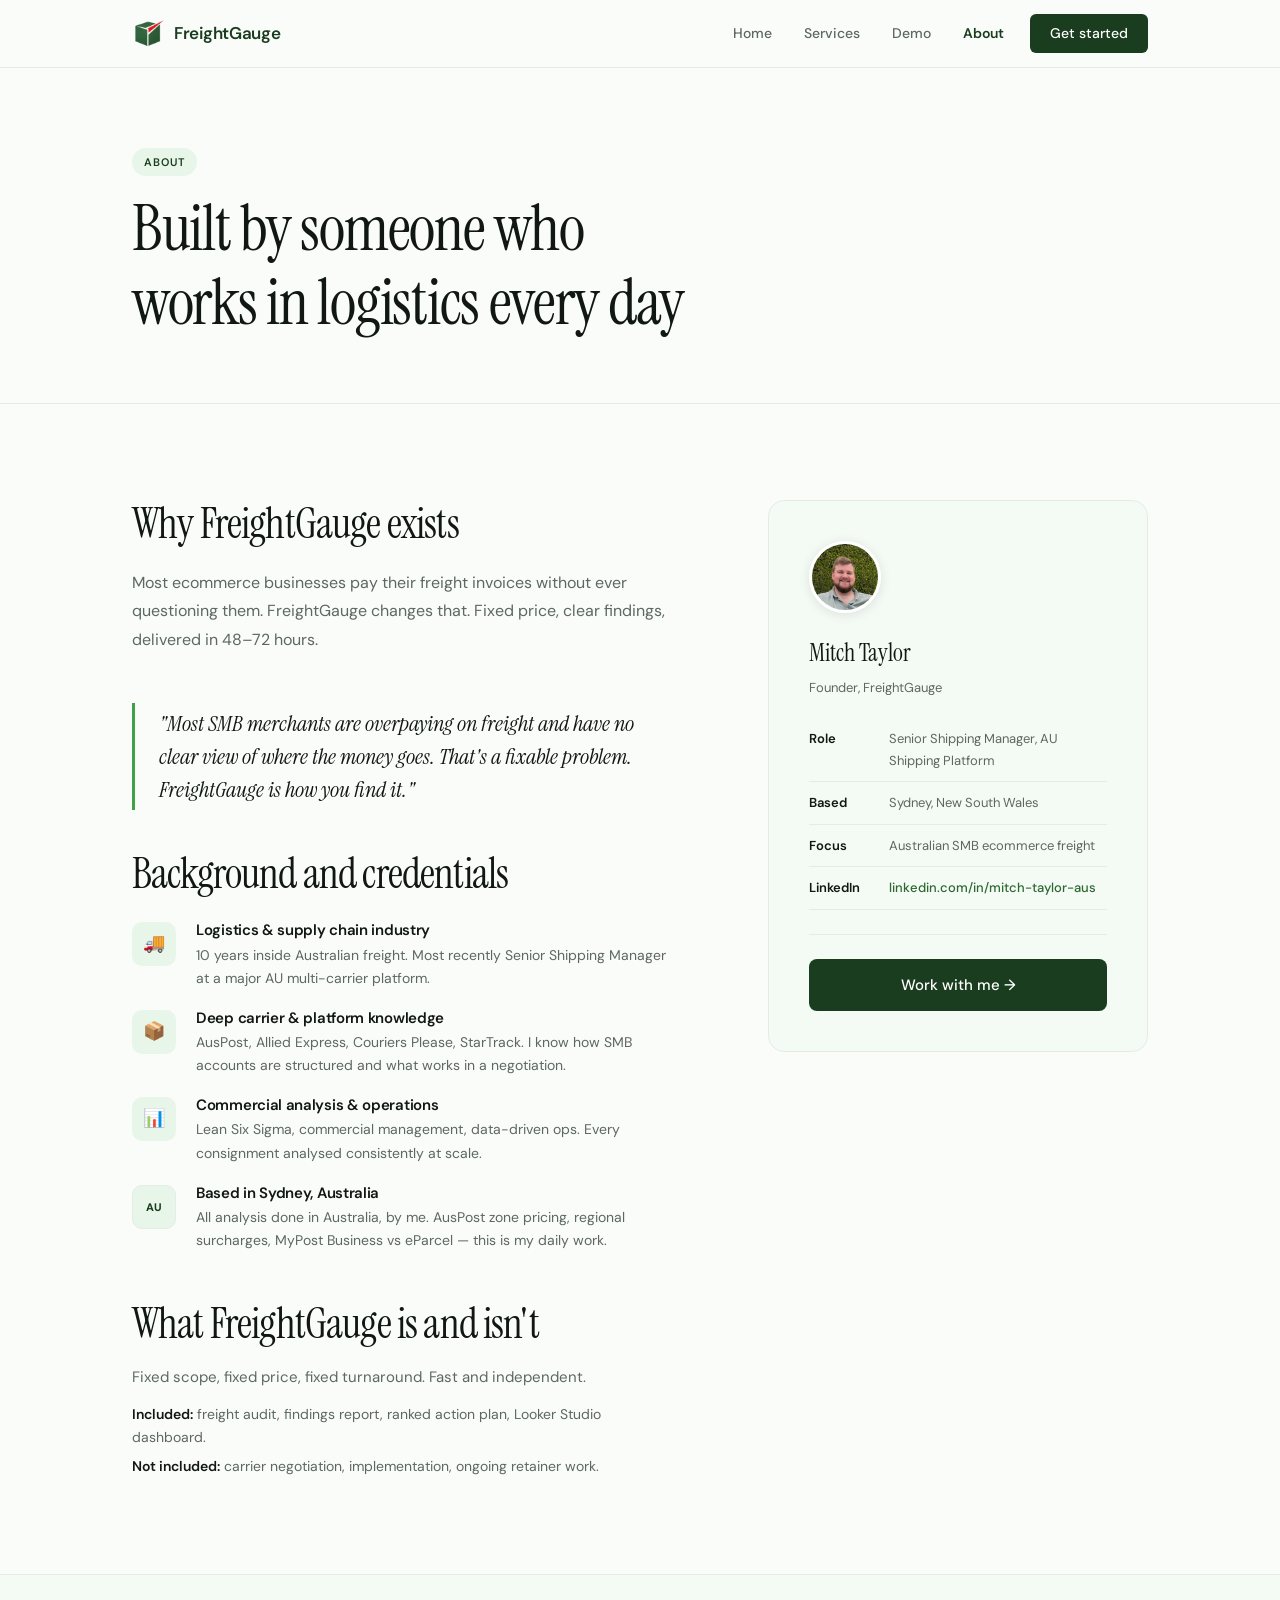
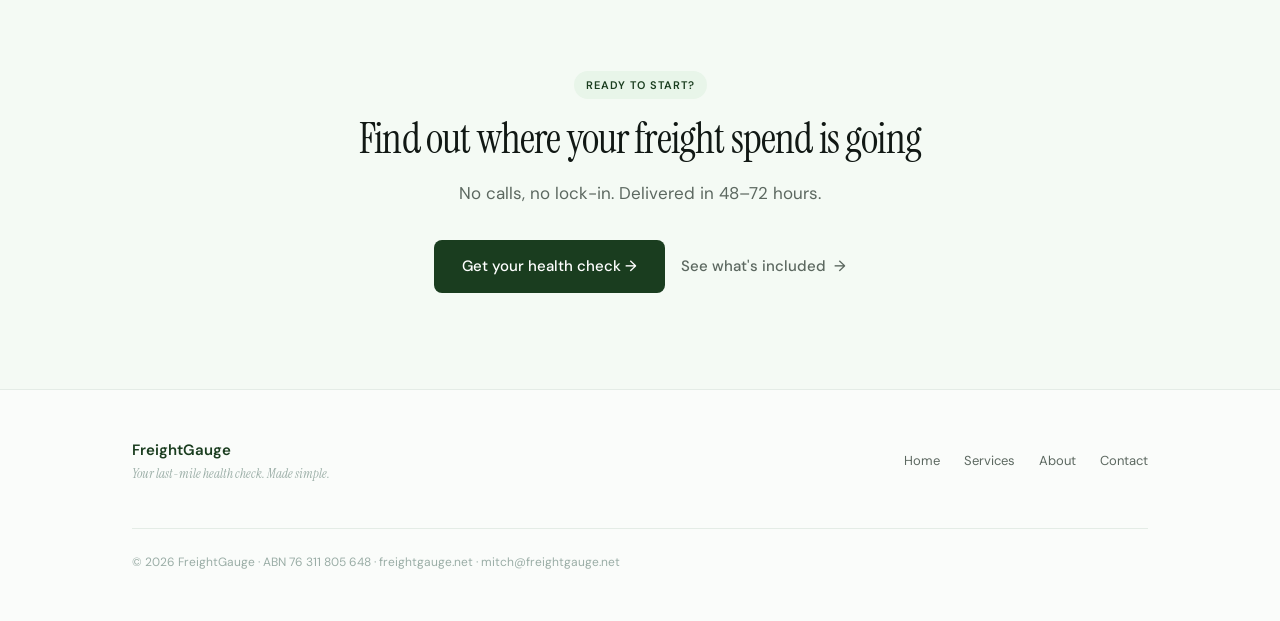
==== commit 79388acb: "Services: demo first then pricing, Demo nav all pages, drop Looker, fix AU flag, clean hero noise" ====
--- a/about.html
+++ b/about.html
@@ -185,7 +185,7 @@
                 </div>
               </li>
               <li class="credential-item">
-                <div class="credential-icon">🇦🇺</div>
+                <div class="credential-icon" style="font-size:11px; font-weight:800; letter-spacing:0.5px; background:var(--fg-light); color:var(--fg-dark); border:1px solid var(--border);">AU</div>
                 <div>
                   <h4>Based in Sydney, Australia</h4>
                   <p>All analysis done in Australia, by me. AusPost zone pricing, regional surcharges, MyPost Business vs eParcel — this is my daily work.</p>
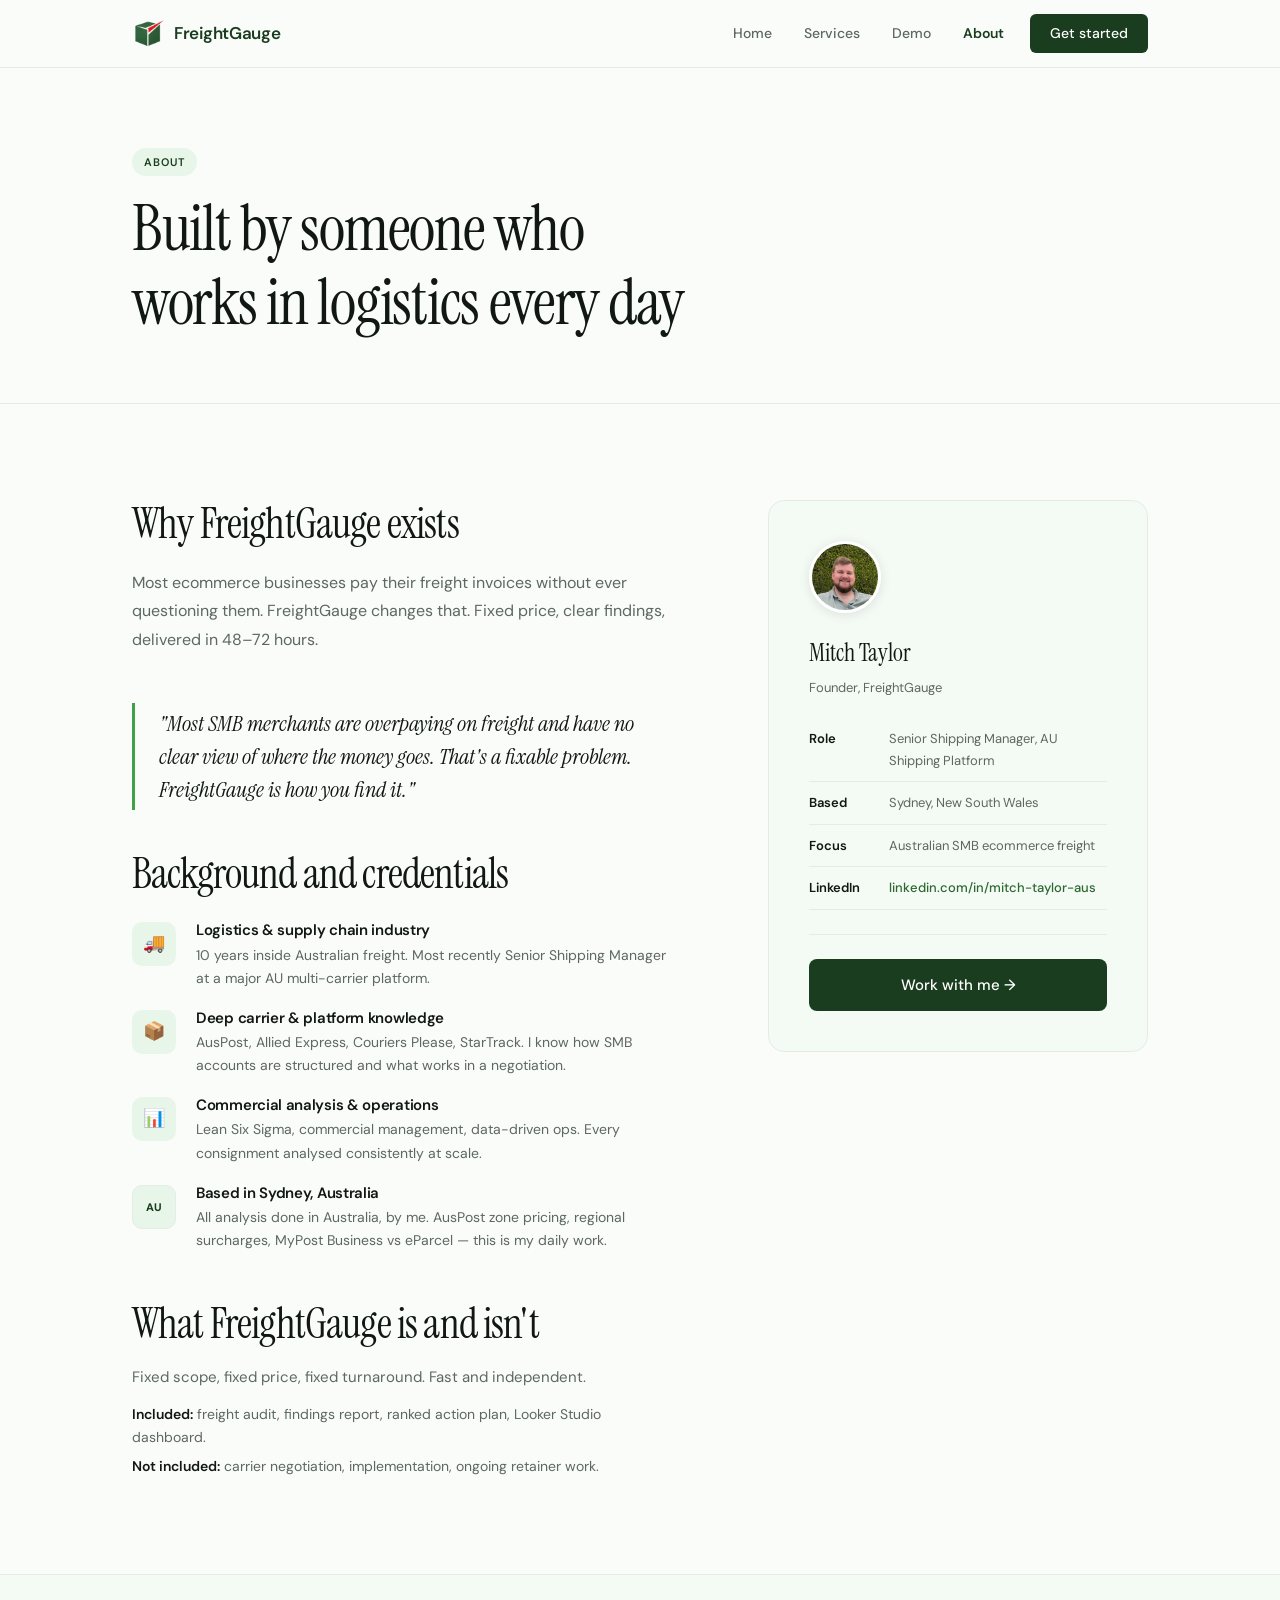
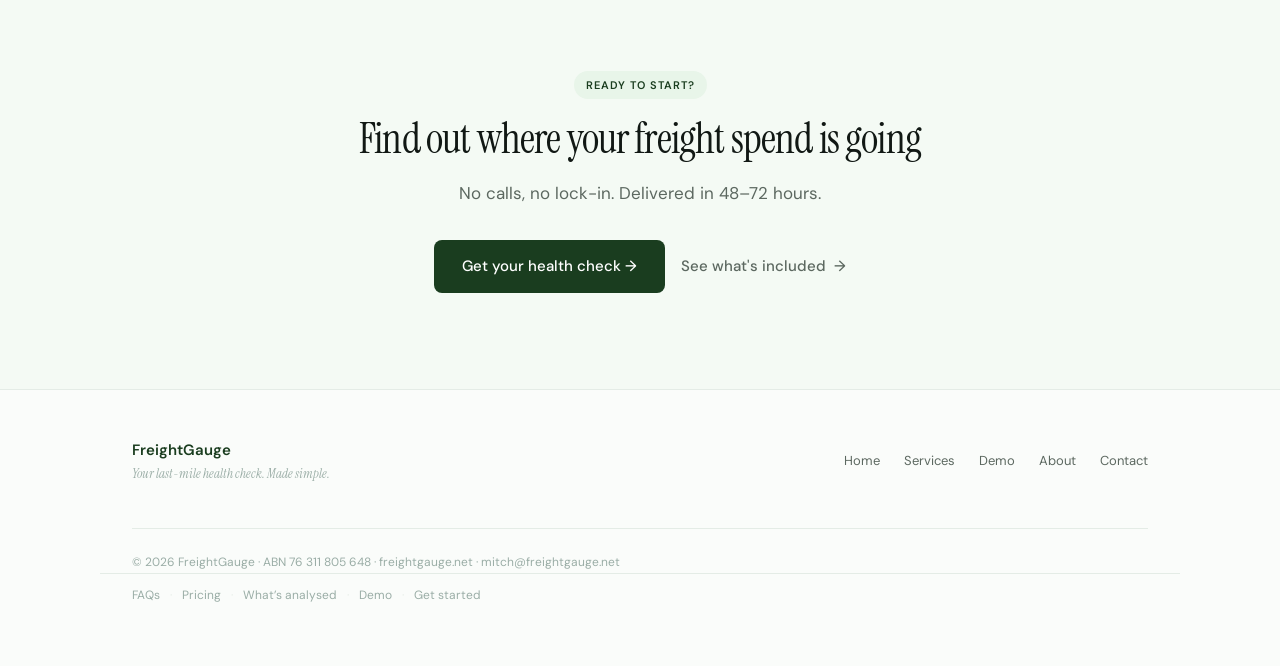
==== commit fd7a0a58: "Website V3 — UI/UX overhaul across all pages index.html: - Hero: unified CTA buttons into one group " ====
--- a/about.html
+++ b/about.html
@@ -259,10 +259,23 @@
     <div class="footer-links">
       <a href="index.html">Home</a>
       <a href="services.html">Services</a>
+      <a href="demo.html">Demo</a>
       <a href="about.html">About</a>
       <a href="contact.html">Contact</a>
     </div>
+
     <div class="footer-copy">© 2026 FreightGauge · ABN 76 311 805 648 · freightgauge.net · mitch@freightgauge.net</div>
+  </div>
+  <div class="footer-sub">
+    <a href="services.html#faqs">FAQs</a>
+    <span class="footer-sub-dot">&middot;</span>
+    <a href="services.html#pricing">Pricing</a>
+    <span class="footer-sub-dot">&middot;</span>
+    <a href="services.html#analysis">What&rsquo;s analysed</a>
+    <span class="footer-sub-dot">&middot;</span>
+    <a href="demo.html">Demo</a>
+    <span class="footer-sub-dot">&middot;</span>
+    <a href="contact.html">Get started</a>
   </div>
 </footer>
 
--- a/style.css
+++ b/style.css
@@ -270,6 +270,23 @@
   transition: color 0.15s;
 }
 .footer-links a:hover { color: var(--fg-dark); }
+.footer-sub {
+  max-width: var(--max);
+  margin: 0 auto;
+  padding: 12px 32px;
+  border-top: 1px solid var(--border);
+  display: flex;
+  align-items: center;
+  gap: 10px;
+  flex-wrap: wrap;
+}
+.footer-sub a {
+  font-size: 12px;
+  color: var(--ink-faint);
+  transition: color 0.15s;
+}
+.footer-sub a:hover { color: var(--fg-dark); }
+.footer-sub-dot { font-size: 12px; color: var(--border); }
 .footer-copy {
   font-size: 12px;
   color: var(--ink-faint);
